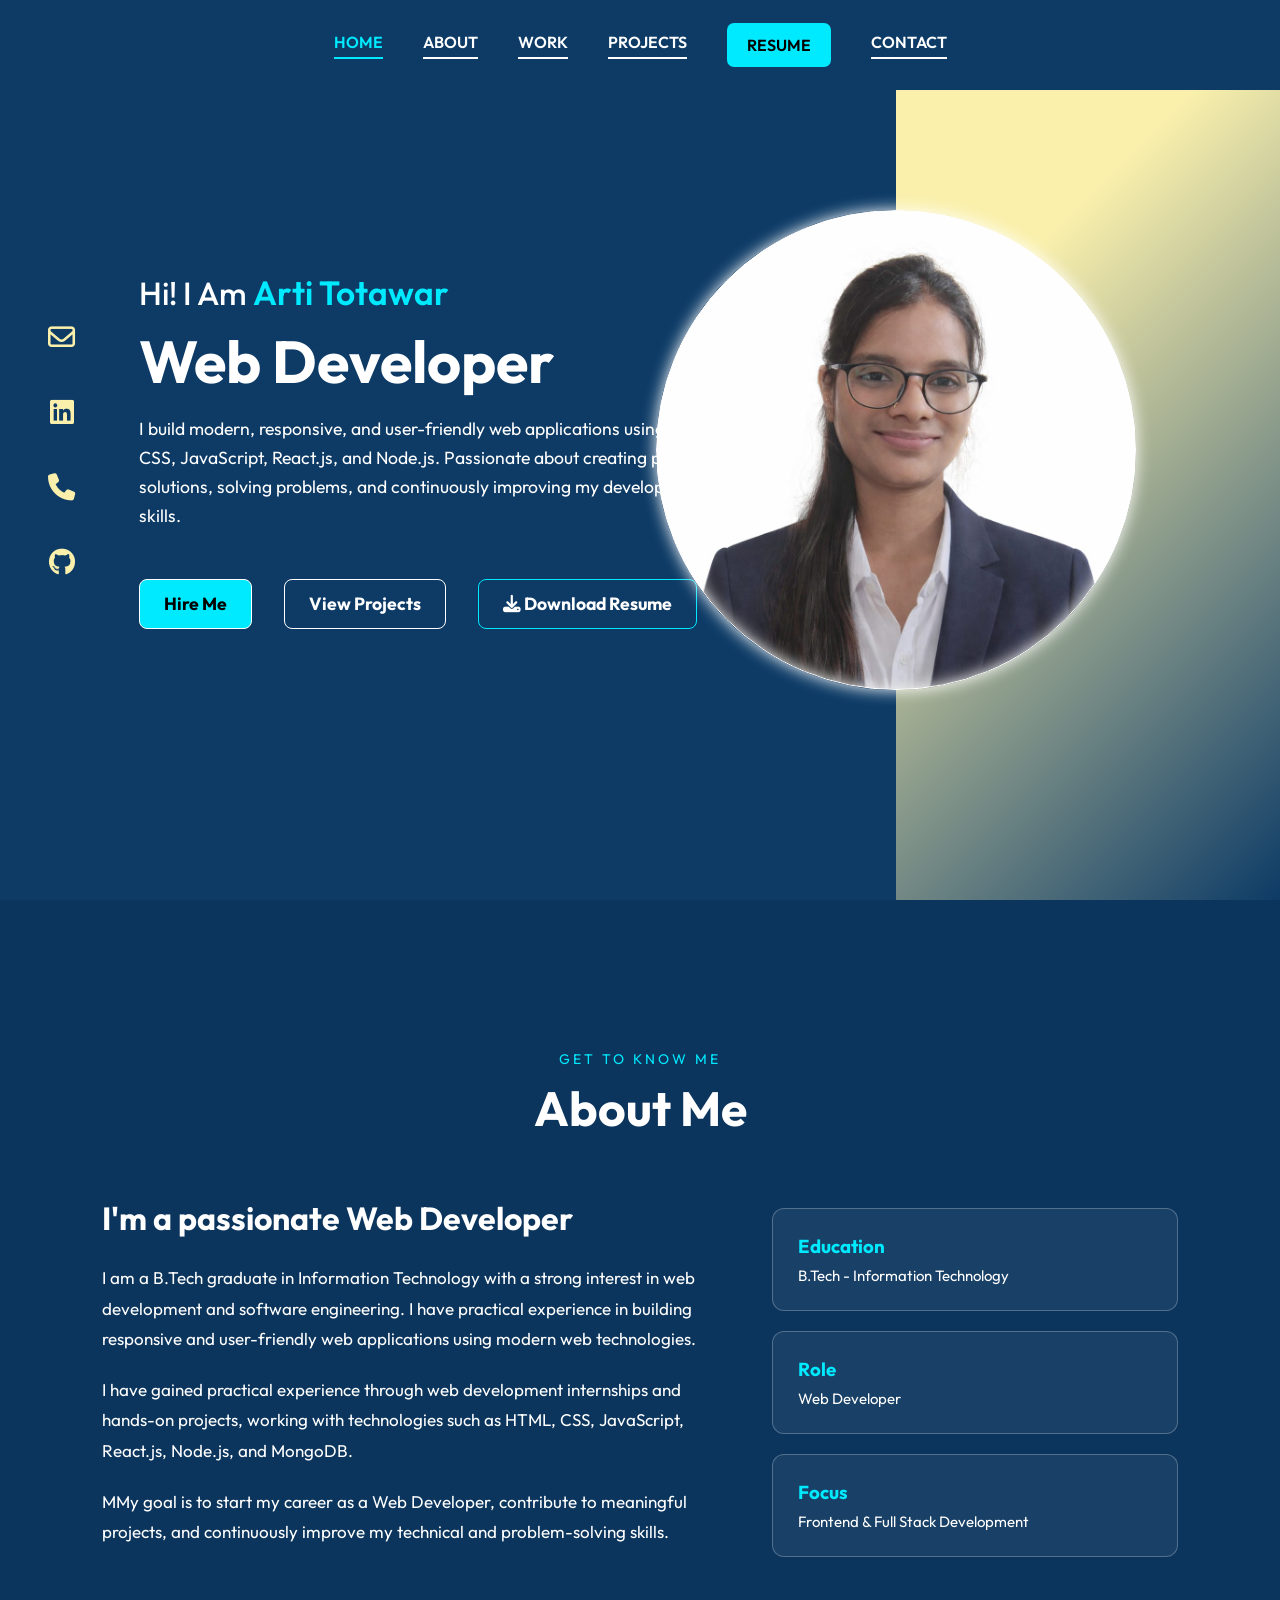
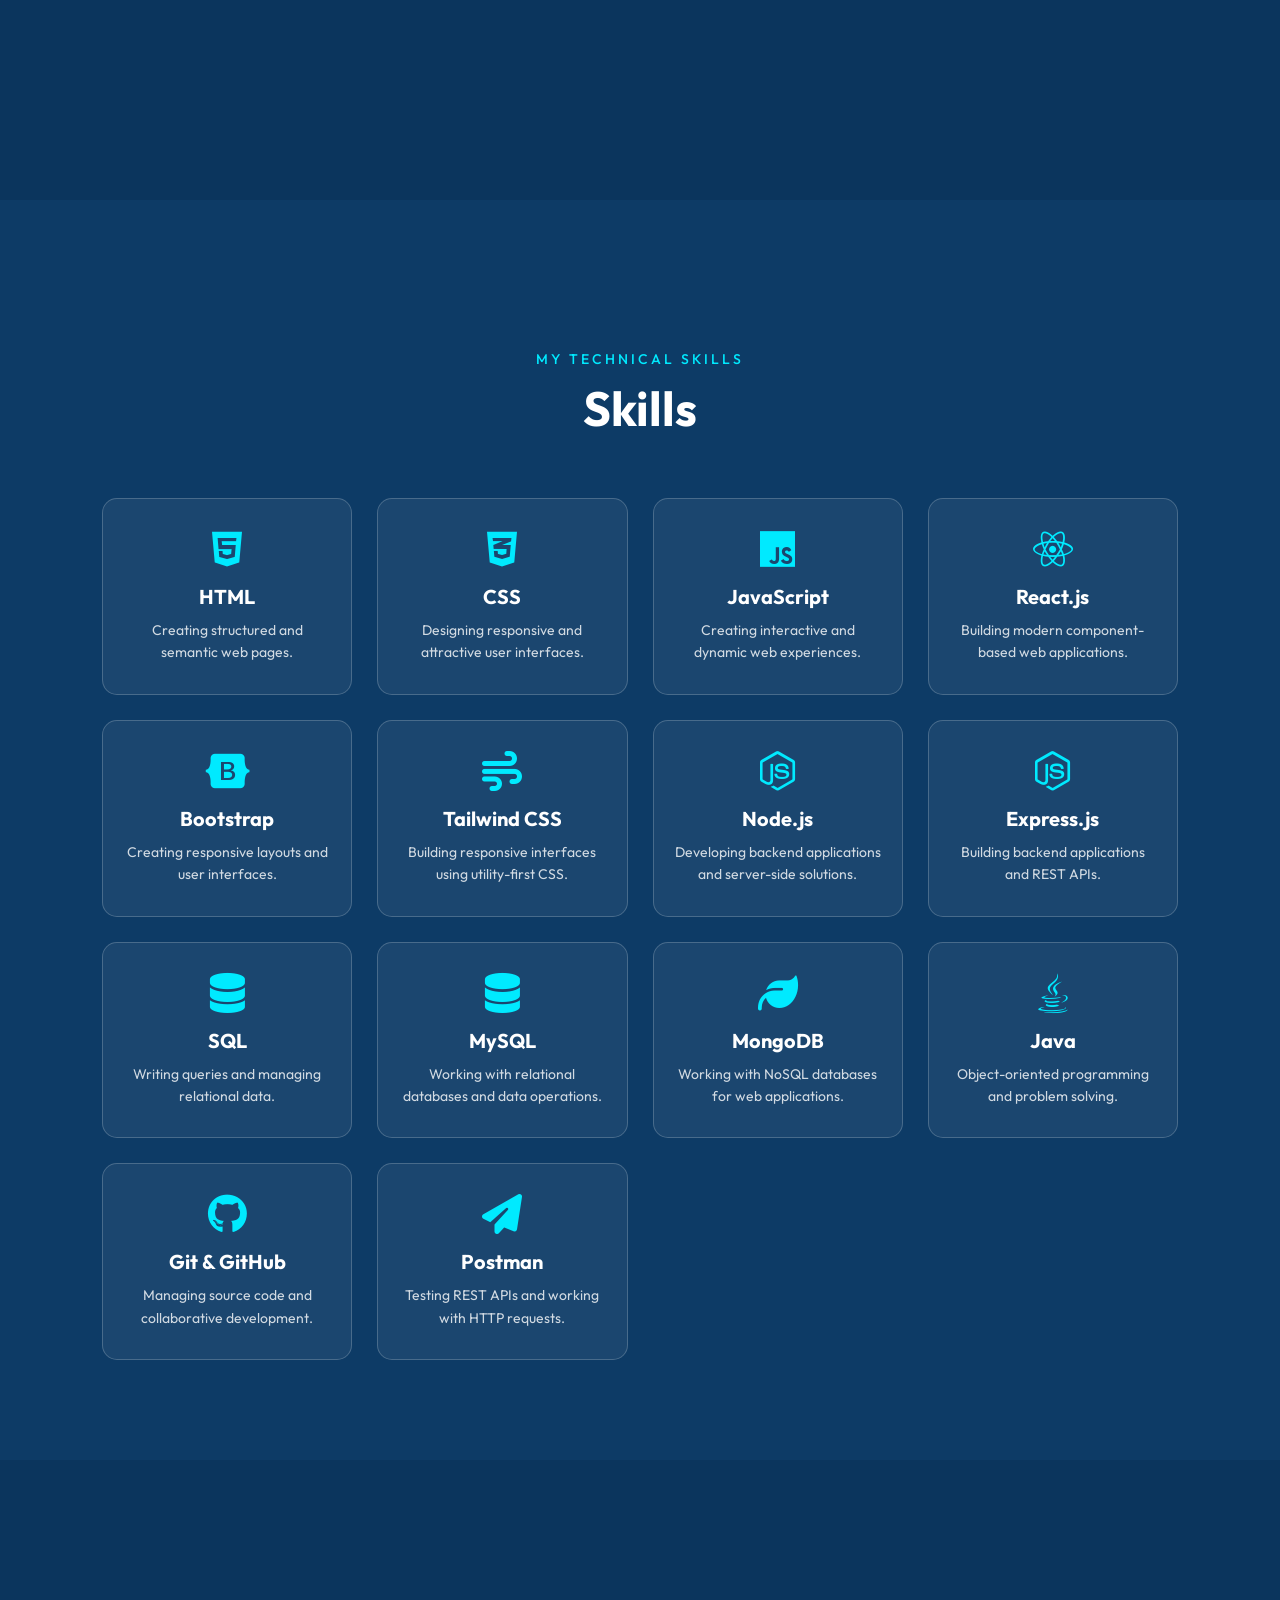
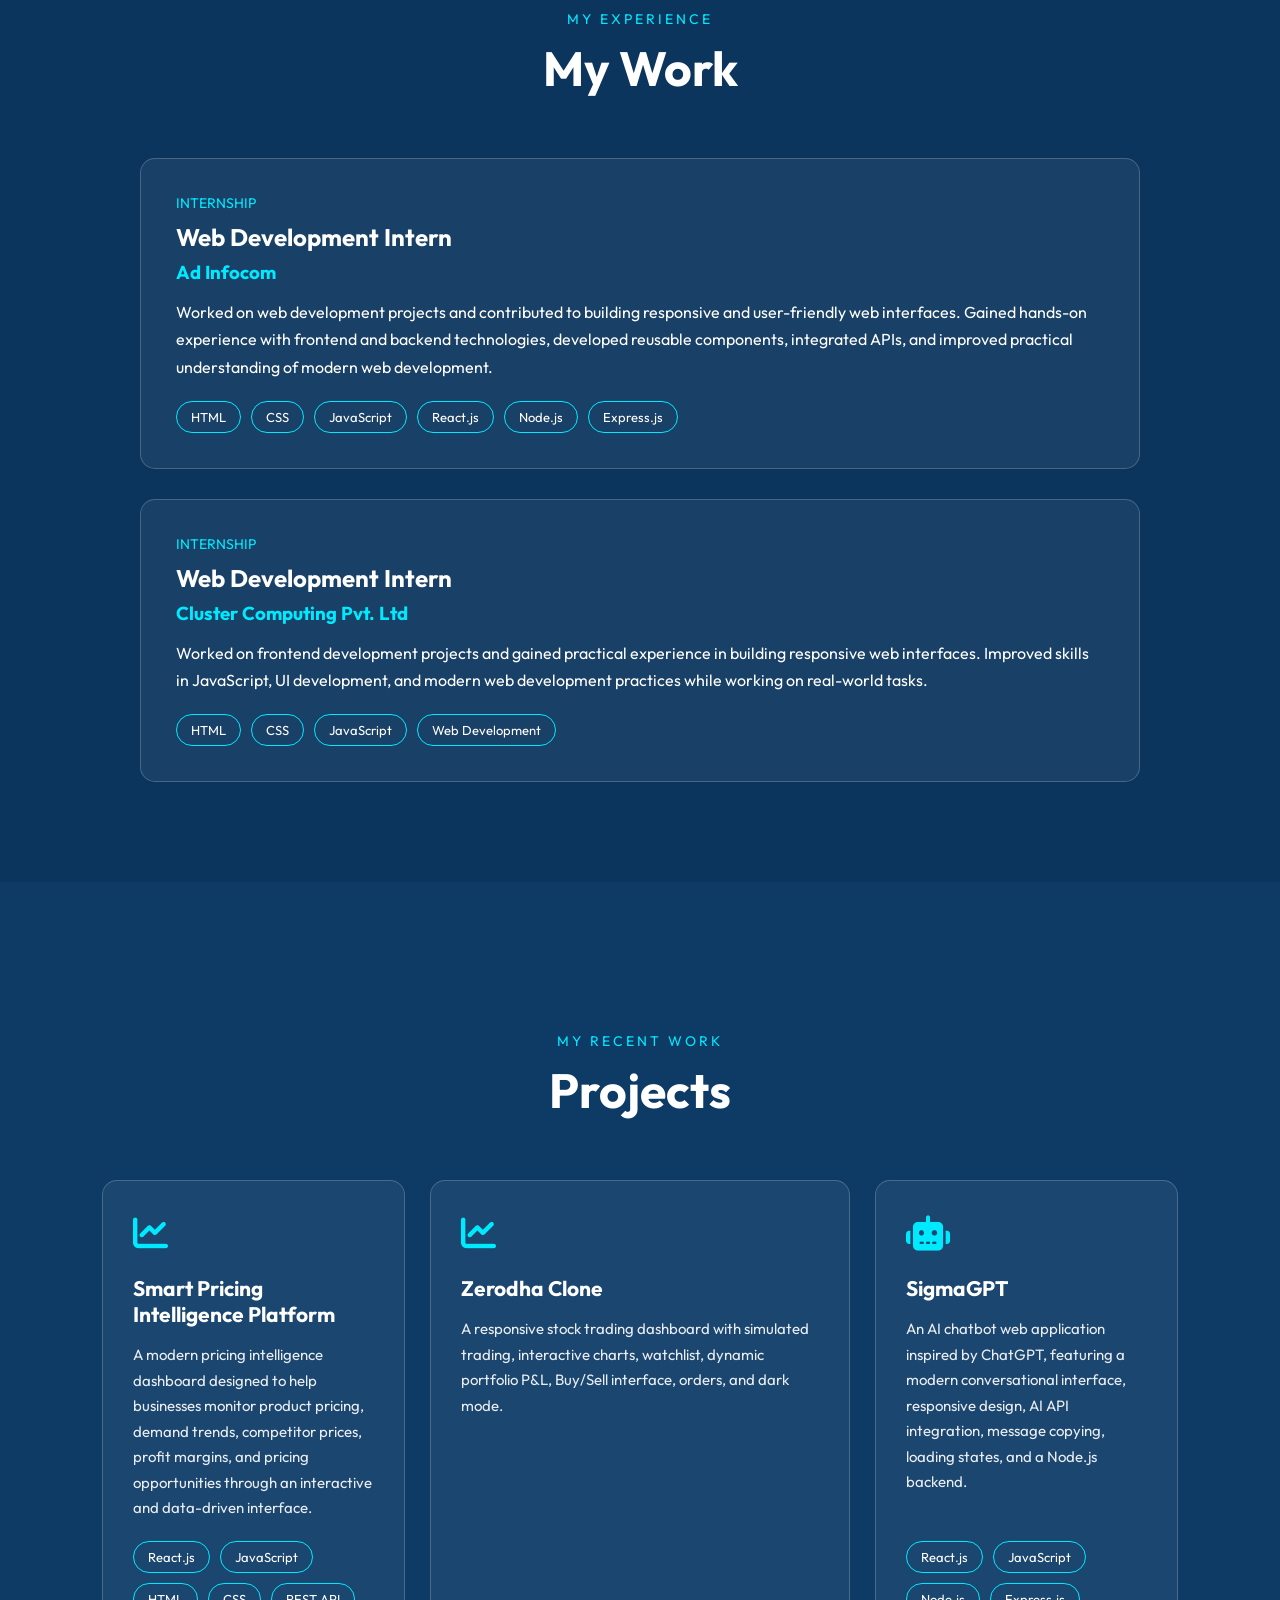
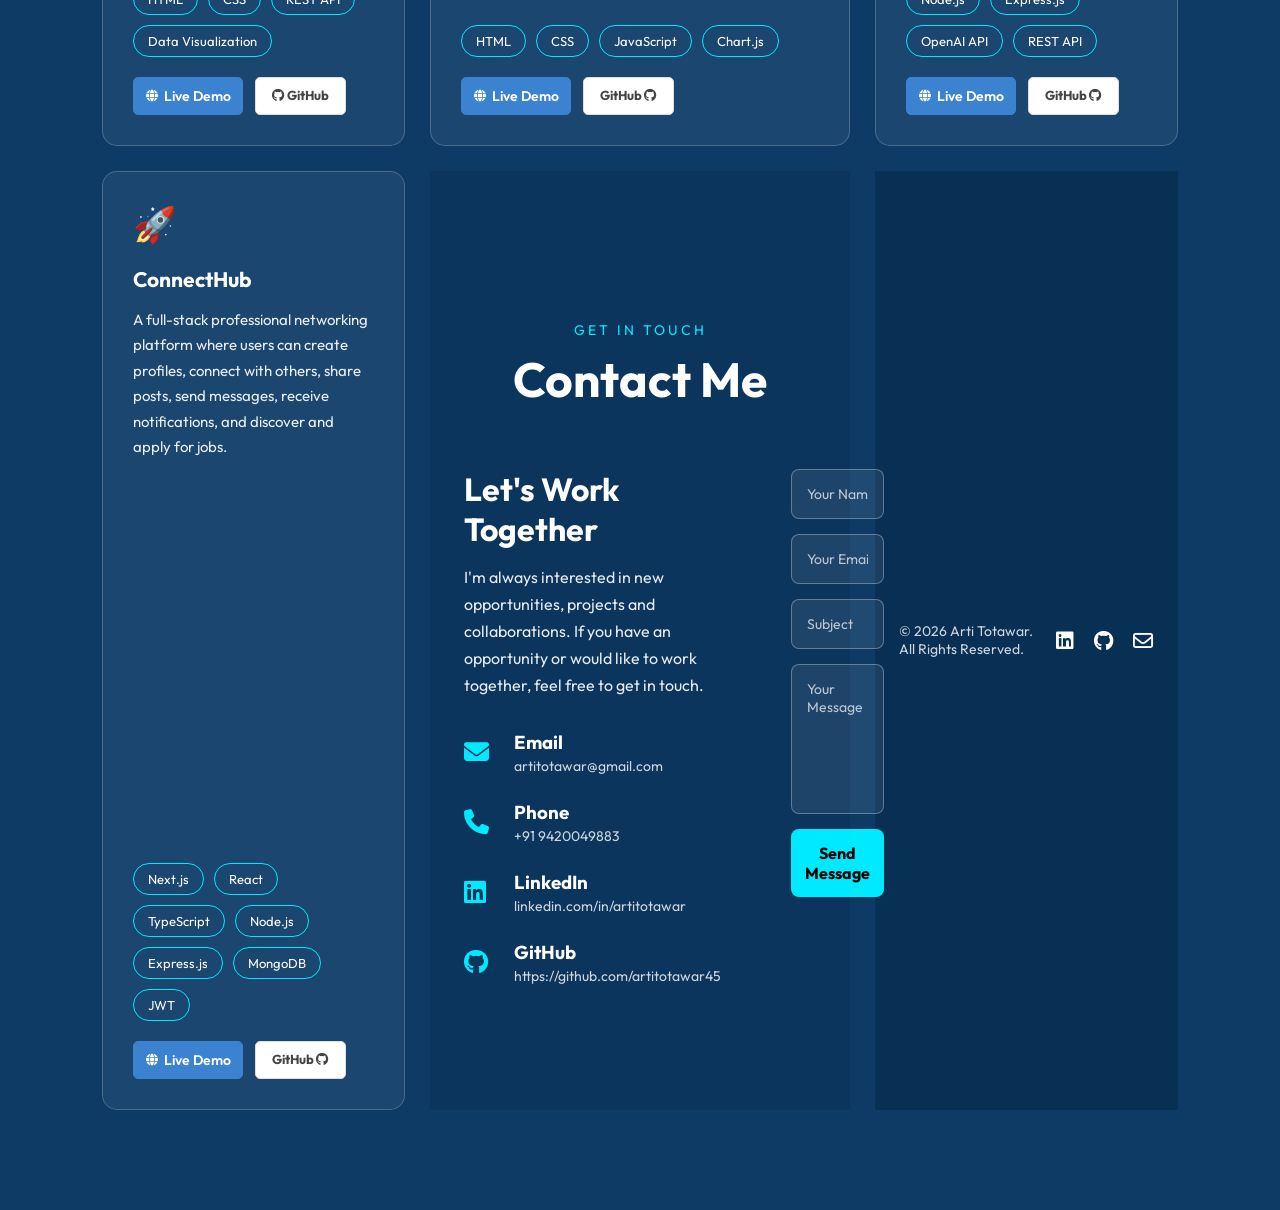
==== index.html @ 1a974c04 "Portfolio website" ====
<!DOCTYPE html>
<html lang="en">

<head>

    <meta charset="UTF-8">
    <meta name="viewport" content="width=device-width, initial-scale=1.0">

    <title>Arti Totawar | Web Developer</title>

    <!-- CSS -->
    <link rel="stylesheet" href="style.css">

    <!-- Font Awesome -->
    <link
        rel="stylesheet"
        href="https://cdnjs.cloudflare.com/ajax/libs/font-awesome/6.7.2/css/all.min.css"
    >

</head>


<body>


    <!-- =====================================================
         NAVIGATION BAR
    ====================================================== -->

    <nav class="navlist">

        <a href="#home">HOME</a>

        <a href="#about">ABOUT</a>

        <a href="#work">WORK</a>

        <a href="#projects">PROJECTS</a>

        <a href="resume.pdf" target="_blank" class="resume-btn">
            RESUME
        </a>

        <a href="#contact">CONTACT</a>

    </nav>



    <!-- =====================================================
         HOME SECTION
    ====================================================== -->

    <section class="portfolio-container" id="home">


        <!-- LEFT SIDE -->

        <div class="left-container">


            <!-- SOCIAL ICONS -->

            <div class="icons">

                <!-- EMAIL -->

                <a href="artitotawar@gmail.com">

                    <i class="fa-regular fa-envelope"></i>

                </a>


                <!-- LINKEDIN -->

                <a
                    href="https://www.linkedin.com/in/artitotawar"
                    target="_blank"
                >

                    <i class="fa-brands fa-linkedin"></i>

                </a>


                <!-- PHONE -->

                <a href="tel:+91 9420049883">

                    <i class="fa-solid fa-phone"></i>

                </a>


                <!-- GITHUB -->

                <a
                    href="https://github.com/artitotawar"
                    target="_blank"
                >

                    <i class="fa-brands fa-github"></i>

                </a>

            </div>



            <!-- HOME CONTENT -->

            <div class="content">

                <p class="intro">

                    Hi! I Am
                    <span>Arti Totawar</span>

                </p>


                <h1>
                    Web Developer
                </h1>


                <p class="detail">

                    I build modern, responsive, and user-friendly web applications using HTML, CSS, JavaScript, React.js, and Node.js. Passionate about creating practical solutions, solving problems, and continuously improving my development skills.

                </p>



                <!-- BUTTONS -->

                <div class="btn-container">

    <a href="#contact" class="btn hire-btn">
        Hire Me
    </a>

    <a href="#projects" class="btn project-btn">
        View Projects
    </a>

    <a href="resume.pdf" download class="btn resume-download-btn">
        <i class="fa-solid fa-download"></i>
        Download Resume
    </a>

</div>

            </div>

        </div>



        <!-- RIGHT SIDE -->

        <div class="right-container">

        </div>



        <!-- PROFILE IMAGE -->

        <div class="design">

            <div class="circle"></div>

            <div class="circle"></div>

        </div>


    </section>



    <!-- =====================================================
         ABOUT SECTION
    ====================================================== -->

    <section
        class="portfolio-section about-section"
        id="about"
    >


        <div class="section-title">

            <p>
                GET TO KNOW ME
            </p>

            <h1>
                About Me
            </h1>

        </div>



        <div class="about-content">


            <!-- ABOUT TEXT -->

            <div class="about-text">

                <h2>
                    I'm a passionate Web Developer
                </h2>


                <p>

                    I am a B.Tech graduate in Information Technology with a strong interest in web development and software engineering. I have practical experience in building responsive and user-friendly web applications using modern web technologies. 
                </p>


                <p>

                    I have gained practical experience through web development internships and hands-on projects, working with technologies such as HTML, CSS, JavaScript, React.js, Node.js, and MongoDB.
                </p>


                <p>

                    MMy goal is to start my career as a Web Developer, contribute to meaningful projects, and continuously improve my technical and problem-solving skills.

                </p>

            </div>



            <!-- ABOUT INFORMATION -->

            <div class="about-box">


                <div>

                    <h3>
                        Education
                    </h3>

                    <p>
                        B.Tech - Information Technology
                    </p>

                </div>


                <div>

                    <h3>
                        Role
                    </h3>

                    <p>
                        Web Developer
                    </p>

                </div>


                <div>

                    <h3>
                        Focus
                    </h3>

                    <p>
                        Frontend & Full Stack Development
                    </p>

                </div>


            </div>

        </div>


    </section>



    <!-- =========================
     SKILLS SECTION
========================= -->

<section id="skills" class="skills-section">

    <div class="section-heading">
        <span>MY TECHNICAL SKILLS</span>
        <h1>Skills</h1>
    </div>

    <div class="skills-grid">

        <!-- 1. HTML -->
        <div class="skill-card">
            <i class="fa-brands fa-html5"></i>
            <h3>HTML</h3>
            <p>Creating structured and semantic web pages.</p>
        </div>

        <!-- 2. CSS -->
        <div class="skill-card">
            <i class="fa-brands fa-css3-alt"></i>
            <h3>CSS</h3>
            <p>Designing responsive and attractive user interfaces.</p>
        </div>

        <!-- 3. JavaScript -->
        <div class="skill-card">
            <i class="fa-brands fa-js"></i>
            <h3>JavaScript</h3>
            <p>Creating interactive and dynamic web experiences.</p>
        </div>

        <!-- 4. React.js -->
        <div class="skill-card">
            <i class="fa-brands fa-react"></i>
            <h3>React.js</h3>
            <p>Building modern component-based web applications.</p>
        </div>

        <!-- 5. Bootstrap -->
        <div class="skill-card">
            <i class="fa-brands fa-bootstrap"></i>
            <h3>Bootstrap</h3>
            <p>Creating responsive layouts and user interfaces.</p>
        </div>

        <!-- 6. Tailwind CSS -->
        <div class="skill-card">
            <i class="fa-solid fa-wind"></i>
            <h3>Tailwind CSS</h3>
            <p>Building responsive interfaces using utility-first CSS.</p>
        </div>

        <!-- 7. Node.js -->
        <div class="skill-card">
            <i class="fa-brands fa-node-js"></i>
            <h3>Node.js</h3>
            <p>Developing backend applications and server-side solutions.</p>
        </div>

        <!-- 8. Express.js -->
        <div class="skill-card">
            <i class="fa-brands fa-node-js"></i>
            <h3>Express.js</h3>
            <p>Building backend applications and REST APIs.</p>
        </div>

        <!-- 9. SQL -->
        <div class="skill-card">
            <i class="fa-solid fa-database"></i>
            <h3>SQL</h3>
            <p>Writing queries and managing relational data.</p>
        </div>

        <!-- 10. MySQL -->
        <div class="skill-card">
            <i class="fa-solid fa-database"></i>
            <h3>MySQL</h3>
            <p>Working with relational databases and data operations.</p>
        </div>

        <!-- 11. MongoDB -->
        <div class="skill-card">
            <i class="fa-solid fa-leaf"></i>
            <h3>MongoDB</h3>
            <p>Working with NoSQL databases for web applications.</p>
        </div>

        <!-- 12. Java -->
        <div class="skill-card">
            <i class="fa-brands fa-java"></i>
            <h3>Java</h3>
            <p>Object-oriented programming and problem solving.</p>
        </div>

        <!-- 13. Git & GitHub -->
        <div class="skill-card">
            <i class="fa-brands fa-github"></i>
            <h3>Git & GitHub</h3>
            <p>Managing source code and collaborative development.</p>
        </div>

        <!-- 14. Postman -->
        <div class="skill-card">
            <i class="fa-solid fa-paper-plane"></i>
            <h3>Postman</h3>
            <p>Testing REST APIs and working with HTTP requests.</p>
        </div>

    </div>

</section>



    <!-- =====================================================
         WORK SECTION
    ====================================================== -->

    <section
        class="portfolio-section work-section"
        id="work"
    >


        <div class="section-title">

            <p>
                MY EXPERIENCE
            </p>

            <h1>
                My Work
            </h1>

        </div>



        <div class="work-container">


            <!-- WORK 1 -->

            <div class="work-card">


                <div class="work-date">
                    Internship
                </div>


                <h2>
                    Web Development Intern
                </h2>


                <h3>
                    Ad Infocom
                </h3>


                <p>

                    Worked on web development projects and contributed to building responsive and user-friendly web interfaces. Gained hands-on experience with frontend and backend technologies, developed reusable components, integrated APIs, and improved practical understanding of modern web development.

                </p>



                <div class="technology-list">

                    <span>HTML</span>

                    <span>CSS</span>

                    <span>JavaScript</span>

                    <span>React.js</span>

                    <span>Node.js</span>

                    <span>Express.js</span>

                </div>


            </div>



            <!-- WORK 2 -->

            <div class="work-card">


                <div class="work-date">
                    Internship
                </div>


                <h2>
                    Web Development Intern
                </h2>


                <h3>
                   Cluster Computing Pvt. Ltd
                </h3>


                <p>

                    Worked on frontend development projects and gained practical experience in building responsive web interfaces. Improved skills in JavaScript, UI development, and modern web development practices while working on real-world tasks.
                </p>



                <div class="technology-list">

                    <span>HTML</span>

                    <span>CSS</span>

                    <span>JavaScript</span>

                    <span>Web Development</span>

                </div>


            </div>


        </div>


    </section>



    <!-- =====================================================
         PROJECTS SECTION
    ====================================================== -->

    <section
        class="portfolio-section projects-section"
        id="projects"
    >


        <div class="section-title">

            <p>
                MY RECENT WORK
            </p>

            <h1>
                Projects
            </h1>

        </div>



        <div class="project-grid">


            <!-- PROJECT 1 -->

            <!-- =====================================================
     PROJECT 1
     SMART PRICING INTELLIGENCE PLATFORM
===================================================== -->

<div class="project-card">

    <div class="project-icon">
        <i class="fa-solid fa-chart-line"></i>
    </div>

    <h2>Smart Pricing Intelligence Platform</h2>

    <p>
        A modern pricing intelligence dashboard designed to help
        businesses monitor product pricing, demand trends,
        competitor prices, profit margins, and pricing opportunities
        through an interactive and data-driven interface.
    </p>

    <div class="technology-list">
        <span>React.js</span>
        <span>JavaScript</span>
        <span>HTML</span>
        <span>CSS</span>
        <span>REST API</span>
        <span>Data Visualization</span>
    </div>

    <div class="project-links">

        <a
    href="https://smart-pricing-delta.vercel.app/"
    target="_blank"
    rel="noopener noreferrer"
    class="live-demo-btn"
>
    <i class="fa-solid fa-globe"></i>
    Live Demo
</a>

        <a
            href="https://github.com/artitotawar45/SmartPricing"
            target="_blank"
            rel="noopener noreferrer"
            class="card-btn github-btn"
        >
            <i class="fa-brands fa-github"></i>
            GitHub
        </a>

    </div>

</div>



            <!-- PROJECT 2 -->
<!-- PROJECT 2 -->
<!-- ================= ZERODHA CLONE ================= -->

<!-- PROJECT 2 -->
<!-- ================= ZERODHA CLONE ================= -->

<div class="project-card">

    <div class="project-icon">

        <i class="fa-solid fa-chart-line"></i>

    </div>

    <h2>
        Zerodha Clone
    </h2>

    <p>
        A responsive stock trading dashboard with simulated
        trading, interactive charts, watchlist, dynamic
        portfolio P&amp;L, Buy/Sell interface, orders,
        and dark mode.
    </p>

    <div class="technology-list">

        <span>HTML</span>
        <span>CSS</span>
        <span>JavaScript</span>
        <span>Chart.js</span>

    </div>

    <div class="project-links">

        <a
            href="https://artitotawar45.github.io/zerodha/"
            target="_blank"
    rel="noopener noreferrer"
    class="live-demo-btn"
>
    <i class="fa-solid fa-globe"></i>
    Live Demo
</a>

        <a
            href="https://github.com/artitotawar45/zerodha"
            target="_blank"
            rel="noopener noreferrer"
            class="card-btn github-btn"
        >
            GitHub
            <i class="fa-brands fa-github"></i>
        </a>

    </div>

</div>

            <!-- PROJECT 3 -->


<!-- ================= SIGMAGPT ================= -->


<!-- PROJECT 3 -->
<!-- ================= SIGMAGPT ================= -->

<div class="project-card">

    <div class="project-icon">
        <i class="fa-solid fa-robot"></i>
    </div>

    <h2>
        SigmaGPT
    </h2>

    <p>
        An AI chatbot web application inspired by ChatGPT,
        featuring a modern conversational interface, responsive
        design, AI API integration, message copying, loading
        states, and a Node.js backend.
    </p>

    <div class="technology-list">
        <span>React.js</span>
        <span>JavaScript</span>
        <span>Node.js</span>
        <span>Express.js</span>
        <span>OpenAI API</span>
        <span>REST API</span>
    </div>

    <div class="project-links">

        <a
            href="https://sigmagpt-henna.vercel.app/"
            target="_blank"
    rel="noopener noreferrer"
    class="live-demo-btn"
>
    <i class="fa-solid fa-globe"></i>
    Live Demo
</a>

        <a
            href="https://github.com/artitotawar45/SigmaGPT"
            target="_blank"
            rel="noopener noreferrer"
            class="card-btn github-btn"
        >
            GitHub
            <i class="fa-brands fa-github"></i>
        </a>

    </div>

</div>

                
                   

            <!-- PROJECT 4 -->

            
    
                        <div class="project-card">

    <div class="project-icon">
        🚀
    </div>

    <h2>ConnectHub</h2>

    <p>
        A full-stack professional networking platform where users
        can create profiles, connect with others, share posts,
        send messages, receive notifications, and discover and
        apply for jobs.
    </p>

    <div class="technology-list">

        <span>Next.js</span>
        <span>React</span>
        <span>TypeScript</span>
        <span>Node.js</span>
        <span>Express.js</span>
        <span>MongoDB</span>
        <span>JWT</span>

    </div>

    <div class="project-links">

        <a
            href="https://connect-hub-professional-network-ey.vercel.app"
            target="_blank"
    rel="noopener noreferrer"
    class="live-demo-btn"
>
    <i class="fa-solid fa-globe"></i>
    Live Demo
</a>

        <a
            href="https://github.com/artitotawar45/ConnectHub-Professional-Network"
            target="_blank"
            rel="noopener noreferrer"
            class="card-btn github-btn"
        >
            GitHub
            <i class="fa-brands fa-github"></i>
        </a>

    </div>

</div>



            <!-- PROJECT 5 -->

            <!-- <div class="project-card">

                <div class="project-icon">

                    <i class="fa-solid fa-video"></i>

                </div>


                <h2>
                    Zoom Clone
                </h2>


                <p>

                    A video conferencing style interface
                    created to practice responsive frontend
                    development.

                </p> -->



                <!-- <div class="technology-list">

                    <span>HTML</span>
    <span>CSS</span>
    <span>JavaScript</span>
    <span>React.js</span>
    <span>Node.js</span>
    <span>Express.js</span>
    <span>MongoDB</span>
                </div>



                <div class="project-links">

                    <a
                        href="#"
                        class="card-btn"
                    >
                        Live Demo
                    </a> -->


                    <!-- <a
                        href="#"
                        class="card-btn github-btn"
                    >
                        GitHub
                    </a>

                </div>

            </div>


        </div>


    </section> -->



    <!-- =====================================================
         CONTACT SECTION
    ====================================================== -->

    <section
        class="portfolio-section contact-section"
        id="contact"
    >


        <div class="section-title">

            <p>
                GET IN TOUCH
            </p>

            <h1>
                Contact Me
            </h1>

        </div>



        <div class="contact-container">


            <!-- CONTACT INFORMATION -->

            <div class="contact-text">


                <h2>
                    Let's Work Together
                </h2>


                <p>

                    I'm always interested in new opportunities,
                    projects and collaborations. If you have an
                    opportunity or would like to work together,
                    feel free to get in touch.

                </p>



                <!-- EMAIL -->

                <div class="contact-item">

                    <i class="fa-solid fa-envelope"></i>

                    <div>

                        <h3>
                            Email
                        </h3>

                        <p>
                            artitotawar@gmail.com
                        </p>

                    </div>

                </div>



                <!-- PHONE -->

                <div class="contact-item">

                    <i class="fa-solid fa-phone"></i>

                    <div>

                        <h3>
                            Phone
                        </h3>

                        <p>
                            +91 9420049883
                        </p>

                    </div>

                </div>



                <!-- LINKEDIN -->

                <div class="contact-item">

                    <i class="fa-brands fa-linkedin"></i>

                    <div>

                        <h3>
                            LinkedIn
                        </h3>

                        <p>
                            linkedin.com/in/artitotawar
                        </p>

                    </div>

                </div>



                <!-- GITHUB -->

                <div class="contact-item">

                    <i class="fa-brands fa-github"></i>

                    <div>

                        <h3>
                            GitHub
                        </h3>

                        <p>
                           https://github.com/artitotawar45
                        </p>

                    </div>

                </div>


            </div>



            <!-- CONTACT FORM -->

            <form class="contact-form">


                <input
                    type="text"
                    placeholder="Your Name"
                    required
                >


                <input
                    type="email"
                    placeholder="Your Email"
                    required
                >


                <input
                    type="text"
                    placeholder="Subject"
                >


                <textarea
                    placeholder="Your Message"
                    required
                ></textarea>


                <button type="submit">
                    Send Message
                </button>


            </form>


        </div>


    </section>



    <!-- =====================================================
         FOOTER
    ====================================================== -->

    <footer class="footer">

        <p>
            © 2026 Arti Totawar. All Rights Reserved.
        </p>


        <div class="footer-icons">


            <a
                href="https://www.linkedin.com/"
                target="_blank"
            >

                <i class="fa-brands fa-linkedin"></i>

            </a>


            <a
                href="https://github.com/"
                target="_blank"
            >

                <i class="fa-brands fa-github"></i>

            </a>


            <a href="artitotawar@gmail.com">

                <i class="fa-regular fa-envelope"></i>

            </a>


        </div>

    </footer>

<script src="script.js"></script>
</body>

</html>
---- style.css ----
@import url('https://fonts.googleapis.com/css2?family=Outfit:wght@300;400;500;600;700;800&display=swap');

* {
    margin: 0;
    padding: 0;
    box-sizing: border-box;
    font-family: "Outfit", sans-serif;
}

html {
    scroll-behavior: smooth;
    scroll-padding-top: 90px;
}

body {
    font-family: "Outfit", sans-serif;
    font-style: normal;
}

a {
    text-decoration: none;
}


/* =====================================================
   NAVIGATION BAR
===================================================== */

.navlist {
    display: flex;
    gap: 2.5rem;

    height: 15vh;
    width: 100%;

    justify-content: center;
    align-items: center;

   position: fixed;
top: 0;
left:0;

    z-index: 1000;

    background: #0d3b66;
}

.navlist a {
    text-decoration: none;
    text-transform: uppercase;
    font-size: 1rem;
    font-weight: 600;
    font-style: normal;

    color: #ffffff;

    position: relative;

    padding-bottom: 7px;

    transition: 0.3s;
}


/* Navigation underline */

.navlist a::after {
    content: "";

    position: absolute;

    width: 100%;
    height: 2px;

    left: 0;
    bottom: 0;

    background: #ffffff;

    transition: 0.3s;
}

.navlist a:hover {
    color: #00eaff;
}

.navlist a:hover::after {
    background: #00eaff;
}


/* =====================================================
   RESUME BUTTON
===================================================== */

.navlist .resume-btn {
    background: #00eaff;

    color: #000000;

    padding: 10px 18px;

    border-radius: 7px;

    border: 2px solid #00eaff;

    transition: 0.3s;
}

.navlist .resume-btn::after {
    display: none;
}

.navlist .resume-btn:hover {
    background: transparent;
    color: #00eaff;
}


/* =====================================================
   HOME SECTION
===================================================== */

.portfolio-container {
    width: 100%;
    min-height: 100vh;

    display: flex;

    position: relative;

    overflow: hidden;

    background: #0D3B66;
}


/* =====================================================
   HOME LEFT SIDE
===================================================== */

.left-container {
    width: 70%;
    height: 100vh;
    min-height: 700px;

    background: #0D3B66;

    display: flex;
    align-items: center;

    padding-left: 3rem;

    flex-shrink: 0;

    position: relative;

    z-index: 3;
}


/* =====================================================
   HOME RIGHT SIDE
===================================================== */

.right-container {
    width: 30%;
    height: 100vh;
    min-height: 700px;

    background: linear-gradient(
        -45deg,
        #0D3B66,
        #faf0ac 70%
    );

    flex-shrink: 0;
}


/* =====================================================
   SOCIAL ICONS
===================================================== */

.icons {
    display: flex;

    flex-direction: column;

    justify-content: center;
    align-items: center;

    gap: 3rem;

    position: relative;

    z-index: 10;
}

.icons a {
    text-decoration: none;
}

.icons i {
    font-size: 1.7rem;

    color: #faf0ac;

    cursor: pointer;

    transition: 0.3s;
}

.icons i:hover {
    color: #00eaff;

    transform: scale(1.2);
}


/* =====================================================
   HOME CONTENT
===================================================== */

.content {
    margin-left: 4rem;

    position: relative;

    z-index: 10;
}

.content .intro {
    font-size: 2rem;
    font-weight: 500;
    font-style: normal;
    color: #ffffff;
    margin-bottom: 10px;
}

.content .intro span {
    color: #00eaff;
    font-size: 2.1rem;
    font-weight: 600;
}

.content h1 {
    font-size: 3.7rem;
    font-weight: 700;
    color: #ffffff;
    margin-bottom: 15px;
}

.content .detail {
    font-size: 1.1rem;
    font-weight: 400;
    font-style: normal;
    color: #ffffff;
    max-width: 38rem;
    margin: 1.1rem 0 3rem 0;
    line-height: 1.8rem;
}

/* =====================================================
   HOME BUTTONS
===================================================== */

.btn-container {
    display: flex;

    gap: 2rem;
}

.btn {
    display: inline-block;

    font-size: 1.1rem;

    padding: 0.8rem 1.5rem;

    border-radius: 0.5rem;

    border: 0.1rem solid #ffffff;

    font-weight: bold;

    transition: 0.4s;

    cursor: pointer;
}


/* Hire Me */

.hire-btn {
    background: #00eaff;

    color: #000000;
}

.hire-btn:hover {
    background: transparent;

    color: #ffffff;
}


/* View Projects */

.project-btn {
    background: transparent;

    color: #ffffff;
}

.project-btn:hover {
    background: #00eaff;

    color: #000000;
}


/* =====================================================
   PROFILE DESIGN
===================================================== */

.design {
    position: absolute;

    inset: 0;

    width: 100%;
    height: 100%;

    pointer-events: none;

    z-index: 5;
}

.design .circle {
    aspect-ratio: 1;

    position: absolute;

    border-radius: 50%;

    top: 50%;
    left: 70%;

    transform: translate(-50%, -50%);
}


/* Outer circle */

.circle:nth-child(1) {
    width: 38rem;

    background: transparent;
}


/* Profile photo */

.circle:nth-child(2) {
    width: 30rem;

    background-image: url("PROFESSIONAL_PHOTO.jpeg");

    background-size: cover;

    background-position: center;

    background-repeat: no-repeat;

    border: 0.1rem solid #ffffff;

    box-shadow:
        0 0 1rem #ffffff,
        inset 0 0 1rem #ffffff;
}


/* =====================================================
   GENERAL PORTFOLIO SECTIONS
===================================================== */

.portfolio-section {
    width: 100%;

    min-height: 100vh;

    padding: 120px 8% 100px;

    background: #0D3B66;

    color: #ffffff;

    position: relative;

    scroll-margin-top: 90px;
}


/* Alternating section background */

.about-section {
    background: #0b355d;
}

.skills-section {
    background: #0D3B66;
}

.work-section {
    background: #0b355d;
}

.projects-section {
    background: #0D3B66;
}

.contact-section {
    background: #0b355d;
}


/* =====================================================
   SECTION TITLE
===================================================== */

.section-title {
    text-align: center;

    margin-bottom: 60px;
}

.section-title p {
    color: #00eaff;

    font-size: 14px;

    letter-spacing: 3px;

    margin-bottom: 10px;
}

.section-title h1 {
    font-size: 3rem;

    color: #ffffff;
}


/* =====================================================
   ABOUT SECTION
===================================================== */

.about-content {
    max-width: 1100px;

    margin: auto;

    display: grid;

    grid-template-columns: 1.5fr 1fr;

    gap: 60px;

    align-items: center;
}


/* About text */

.about-text h2 {
    font-size: 2rem;

    margin-bottom: 25px;
}

.about-text p {
    font-size: 17px;

    line-height: 1.8;

    margin-bottom: 20px;

    color: #ffffff;
}


/* About information cards */

.about-box {
    display: flex;

    flex-direction: column;

    gap: 20px;
}

.about-box div {
    padding: 25px;

    border: 1px solid rgba(255,255,255,0.25);

    border-radius: 12px;

    background: rgba(255,255,255,0.06);

    transition: 0.3s;
}

.about-box div:hover {
    transform: translateX(8px);

    border-color: #00eaff;
}

.about-box h3 {
    color: #00eaff;

    margin-bottom: 8px;
}

.about-box p {
    font-size: 15px;
}


/* =====================================================
   SKILLS SECTION
===================================================== */

.skills-section {
    width: 100%;
    min-height: 100vh;
    padding: 150px 8% 100px;
    background: #0D3B66;
    color: #ffffff;
}

/* Skills Heading */

.section-heading {
    text-align: center;
    margin-bottom: 60px;
}

.section-heading span {
    display: block;
    color: #00eaff;
    font-size: 14px;
    letter-spacing: 3px;
    margin-bottom: 10px;
    font-weight: 500;
}

.section-heading h1 {
    font-size: 3rem;
    color: #ffffff;
    margin: 0;
}

/* Skills Grid */

.skills-grid {
    max-width: 1100px;
    margin: 0 auto;

    display: grid;
    grid-template-columns: repeat(4, 1fr);
    gap: 25px;
}

/* Skill Card */

.skill-card {
    padding: 30px 20px;
    text-align: center;

    background: rgba(255,255,255,0.06);
    border: 1px solid rgba(255,255,255,0.2);
    border-radius: 15px;

    transition: 0.3s;
}

.skill-card:hover {
    transform: translateY(-8px);
    border-color: #00eaff;
    background: rgba(0,234,255,0.08);
}

/* Skill Icon */

.skill-card i {
    font-size: 40px;
    color: #00eaff;
    margin-bottom: 15px;
}

/* Skill Name */

.skill-card h3 {
    font-size: 20px;
    color: #ffffff;
    margin-bottom: 10px;
}

/* Skill Description */

.skill-card p {
    font-size: 14px;
    line-height: 1.6;
    color: rgba(255,255,255,0.8);
}

.skill-card {
    padding: 30px 20px;

    text-align: center;

    background: rgba(255,255,255,0.06);

    border: 1px solid rgba(255,255,255,0.2);

    border-radius: 15px;

    transition: 0.3s;
}

.skill-card:hover {
    transform: translateY(-8px);

    border-color: #00eaff;

    background: rgba(0,234,255,0.08);
}

.skill-card i {
    font-size: 40px;

    color: #00eaff;

    margin-bottom: 15px;
}

.skill-card h2 {
    font-size: 20px;

    margin-bottom: 10px;
}

.skill-card p {
    font-size: 14px;

    line-height: 1.6;

    color: rgba(255,255,255,0.8);
}


/* =====================================================
   WORK SECTION
===================================================== */

.work-container {
    max-width: 1000px;

    margin: auto;

    display: flex;

    flex-direction: column;

    gap: 30px;
}

.work-card {
    padding: 35px;

    border-radius: 15px;

    background: rgba(255,255,255,0.06);

    border: 1px solid rgba(255,255,255,0.2);

    transition: 0.3s;
}

.work-card:hover {
    transform: translateY(-5px);

    border-color: #00eaff;
}

.work-date {
    color: #00eaff;

    font-size: 14px;

    margin-bottom: 10px;

    text-transform: uppercase;
}

.work-card h2 {
    font-size: 24px;

    margin-bottom: 8px;
}

.work-card h3 {
    color: #00eaff;

    margin-bottom: 15px;
}

.work-card p {
    line-height: 1.7;

    font-size: 16px;
}


/* =====================================================
   TECHNOLOGY TAGS
===================================================== */

.technology-list {
    display: flex;

    flex-wrap: wrap;

    gap: 10px;

    margin-top: 20px;
}

.technology-list span {
    padding: 7px 14px;

    border-radius: 20px;

    border: 1px solid #00eaff;

    color: #ffffff;

    font-size: 13px;
}


/* =====================================================
   PROJECTS SECTION
===================================================== */

.project-grid {
    max-width: 1100px;

    margin: auto;

    display: grid;

    grid-template-columns: repeat(3, 1fr);

    gap: 25px;
}

.project-card {
    padding: 30px;

    background: rgba(255,255,255,0.06);

    border: 1px solid rgba(255,255,255,0.2);

    border-radius: 15px;

    transition: 0.3s;

    display: flex;

    flex-direction: column;
}

.project-card:hover {
    transform: translateY(-10px);

    border-color: #00eaff;
}

.project-icon {
    font-size: 35px;

    color: #00eaff;

    margin-bottom: 20px;
}

.project-card h2 {
    font-size: 21px;

    margin-bottom: 15px;
}

.project-card p {
    font-size: 15px;

    line-height: 1.7;

    color: rgba(255,255,255,0.9);
}

.project-card .technology-list {
    margin-top: auto;

    padding-top: 20px;
}

/* =========================
   PROJECT LINKS
========================= */

.project-links {
    display: flex;
    gap: 12px;
    margin-top: 20px;
}

.project-links a {
    text-decoration: none;
    padding: 9px 16px;
    border-radius: 5px;
    font-size: 13px;
    transition: 0.3s;
}

.project-links a:first-child {
    background: #387ed1;
    color: white;
}

.project-links a:first-child:hover {
    background: #245b9d;
}

.project-links a:last-child {
    border: 1px solid #ddd;
    color: #444;
    background: white;
}

.project-links a:last-child:hover {
    background: #f5f5f5;
}

.project-tech {
    display: flex;
    flex-wrap: wrap;
    gap: 7px;
    margin-top: 15px;
}

.project-tech span {
    background: #f1f3f5;
    color: #555;
    padding: 5px 9px;
    border-radius: 4px;
    font-size: 11px;
}

.card-btn {
    display: inline-block;

    padding: 9px 15px;

    background: #00eaff;

    color: #000000;

    text-decoration: none;

    border-radius: 6px;

    font-size: 13px;

    font-weight: bold;

    transition: 0.3s;
}

.card-btn:hover {
    background: #ffffff;

    transform: translateY(-2px);
}

.github-btn {
    background: transparent;

    color: #ffffff;

    border: 1px solid #ffffff;
}

.github-btn:hover {
    background: #00eaff;

    color: #000000;

    border-color: #00eaff;
}


/* =====================================================
   CONTACT SECTION
===================================================== */

.contact-container {
    max-width: 1000px;

    margin: auto;

    display: grid;

    grid-template-columns: 1fr 1fr;

    gap: 70px;
}


/* Contact text */

.contact-text h2 {
    font-size: 2rem;

    margin-bottom: 15px;
}

.contact-text > p {
    line-height: 1.7;

    margin-bottom: 30px;

    color: rgba(255,255,255,0.9);
}


/* Contact information */

.contact-item {
    display: flex;

    align-items: center;

    gap: 20px;

    margin: 25px 0;
}

.contact-item i {
    font-size: 25px;

    color: #00eaff;

    width: 30px;
}

.contact-item h3 {
    margin-bottom: 3px;
}

.contact-item p {
    font-size: 14px;

    color: rgba(255,255,255,0.8);
}


/* =====================================================
   CONTACT FORM
===================================================== */

.contact-form {
    display: flex;

    flex-direction: column;

    width: 100%;
}

.contact-form input,
.contact-form textarea {
    width: 100%;

    padding: 15px;

    margin-bottom: 15px;

    border: 1px solid rgba(255,255,255,0.3);

    border-radius: 8px;

    background: rgba(255,255,255,0.08);

    color: #ffffff;

    outline: none;

    font-size: 14px;
}

.contact-form input:focus,
.contact-form textarea:focus {
    border-color: #00eaff;
}

.contact-form input::placeholder,
.contact-form textarea::placeholder {
    color: rgba(255,255,255,0.7);
}

.contact-form textarea {
    height: 150px;

    resize: none;
}

.contact-form button {
    padding: 14px;

    background: #00eaff;

    color: #000000;

    border: none;

    border-radius: 8px;

    font-size: 16px;

    font-weight: bold;

    cursor: pointer;

    transition: 0.3s;
}

.contact-form button:hover {
    background: #ffffff;

    transform: translateY(-2px);
}



/* =====================================================
   FOOTER
===================================================== */

.footer {
    min-height: 100px;

    padding: 30px 8%;

    background: #082f54;

    color: #ffffff;

    display: flex;

    justify-content: space-between;

    align-items: center;

    gap: 20px;
}

.footer p {
    font-size: 14px;

    color: rgba(255,255,255,0.8);
}

.footer-icons {
    display: flex;

    gap: 20px;
}

.footer-icons a {
    color: #ffffff;

    font-size: 20px;

    transition: 0.3s;
}

.footer-icons a:hover {
    color: #00eaff;

    transform: translateY(-3px);
}


/* =====================================================
   TABLET
===================================================== */

@media (max-width: 1100px) {

    .navlist {
        gap: 2rem;
    }

    .content h1 {
        font-size: 3.3rem;
    }

    .circle:nth-child(1) {
        width: 33rem;
    }

    .circle:nth-child(2) {
        width: 26rem;
    }

    .skills-grid {
        grid-template-columns: repeat(2, 1fr);
    }

    .project-grid {
        grid-template-columns: repeat(2, 1fr);
    }
}


/* =====================================================
   TABLET / SMALL LAPTOP
===================================================== */

@media (max-width: 900px) {

    .navlist {
        gap: 1.5rem;
    }

    .navlist a {
        font-size: 0.85rem;
    }


    /* Home */

    .left-container {
        width: 100%;
    }

    .right-container {
        width: 0;
    }

    .design .circle {
        left: 75%;
    }

    .content {
        margin-left: 2rem;
    }

    .content h1 {
        font-size: 3rem;
    }


    /* About */

    .about-content {
        grid-template-columns: 1fr;

        gap: 40px;
    }


    /* Projects */

    .project-grid {
        grid-template-columns: 1fr 1fr;
    }


    /* Contact */

    .contact-container {
        grid-template-columns: 1fr;

        gap: 50px;
    }
}


/* =====================================================
   MOBILE
===================================================== */

@media (max-width: 600px) {

    html {
        scroll-padding-top: 120px;
    }


    /* Navigation */

    .navlist {
        height: auto;

        min-height: 80px;

        padding: 15px 10px;

        gap: 12px;

        flex-wrap: wrap;

        background: rgba(13,59,102,0.95);
    }

    .navlist a {
        font-size: 0.7rem;
    }

    .navlist .resume-btn {
        padding: 7px 10px;
    }


    /* Home */

    .portfolio-container {
        min-height: 100vh;

        flex-direction: column;
    }

    .left-container {
        width: 100%;

        height: 100vh;

        min-height: 700px;

        padding: 0 20px;
    }

    .right-container {
        display: none;
    }

    .content {
        margin-left: 15px;
    }

    .content .intro {
        font-size: 1rem;
    }

    .content h1 {
        font-size: 2.3rem;
    }

    .content .detail {
        font-size: 0.9rem;

        line-height: 1.5rem;

        max-width: 90%;

        margin-bottom: 2rem;
    }


    /* Social icons */

    .icons {
        gap: 1.5rem;
    }

    .icons i {
        font-size: 1.3rem;
    }


    /* Buttons */

    .btn-container {
        gap: 1rem;
    }

    .btn {
        font-size: 0.9rem;

        padding: 0.7rem 1rem;
    }


    /* Profile */

    .design .circle {
        top: 75%;

        left: 72%;
    }

    .circle:nth-child(1) {
        width: 20rem;
    }

    .circle:nth-child(2) {
        width: 16rem;
    }


    /* Sections */

    .portfolio-section {
        min-height: auto;

        padding: 100px 6%;
    }


    /* Section title */

    .section-title {
        margin-bottom: 40px;
    }

    .section-title p {
        font-size: 11px;
    }

    .section-title h1 {
        font-size: 2.2rem;
    }


    /* Skills */

    .skills-grid {
        grid-template-columns: 1fr;
    }


    /* Projects */

    .project-grid {
        grid-template-columns: 1fr;
    }

    .project-card {
        padding: 25px;
    }


    /* Contact */

    .contact-container {
        grid-template-columns: 1fr;
    }

    .contact-text h2 {
        font-size: 1.6rem;
    }


    /* Footer */

    .footer {
        flex-direction: column;

        text-align: center;

        padding: 25px;
    }
}
/* =====================================================
   FIX NAVBAR OVERLAPPING SECTIONS
===================================================== */

/* Keep navbar fixed */
.navlist {
    position: fixed !important;
    top: 0;
    left: 0;
    width: 100%;
    height: 90px;

    z-index: 9999;

    display: flex;
    justify-content: center;
    align-items: center;

    background: #0D3B66;
}


/* Give every section enough space below navbar */
.portfolio-section {
    padding-top: 150px !important;
    min-height: 100vh;
}


/* Make anchor scrolling stop below navbar */
#about,
#skills,
#work,
#projects,
#contact {
    scroll-margin-top: 90px;
}


/* Projects specifically */
#projects {
    padding-top: 150px !important;
}


/* Work specifically */
#work {
    padding-top: 150px !important;
}


/* About specifically */
#about {
    padding-top: 150px !important;
}


/* Skills specifically */
#skills {
    padding-top: 150px !important;
}


/* Contact specifically */
#contact {
    padding-top: 150px !important;
}
/* =====================================================
   JAVASCRIPT ANIMATIONS
===================================================== */

.hidden {
    opacity: 0;
    transform: translateY(40px);
    transition: 0.8s ease;
}

.show {
    opacity: 1;
    transform: translateY(0);
}


/* Active navigation */

.navlist a.active {
    color: #00eaff;
}

.navlist a.active::after {
    background: #00eaff;
}


/* Back to top */

.back-to-top {
    position: fixed;

    right: 30px;
    bottom: 30px;

    width: 45px;
    height: 45px;

    border: none;
    border-radius: 50%;

    background: #00eaff;
    color: #000;

    font-size: 18px;

    cursor: pointer;

    opacity: 0;
    visibility: hidden;

    transition: 0.3s;

    z-index: 9999;
}

.back-to-top.visible {
    opacity: 1;
    visibility: visible;
}

.back-to-top:hover {
    transform: translateY(-5px);
    background: #ffffff;
}
.resume-download-btn {
    background: transparent;
    color: #ffffff;
    border: 1px solid #00eaff;
}

.resume-download-btn:hover {
    background: #00eaff;
    color: #000000;
}
/* =====================================================
   FINAL MOBILE HOME FIX
===================================================== */

@media (max-width: 600px) {

    html,
    body {
        width: 100%;
        max-width: 100%;
        overflow-x: hidden;
    }

    /* NAVBAR */

    .navlist {
        width: 100%;
        height: auto;
        min-height: 65px;

        padding: 12px 10px;

        display: flex;
        justify-content: center;
        align-items: center;

        gap: 12px;

        flex-wrap: wrap;

        box-sizing: border-box;
    }

    .navlist a {
        font-size: 12px;
        white-space: nowrap;
    }

    /* HOME CONTAINER */

    .portfolio-container {
        width: 100%;
        min-height: auto;

        display: flex;
        flex-direction: column;

        overflow: hidden;
    }

    /* LEFT CONTENT */

    .left-container {
        width: 100%;
        min-height: auto;

        padding: 80px 25px 40px;

        box-sizing: border-box;
    }

    .content {
        width: 100%;
        margin: 0;
        padding: 0;

        box-sizing: border-box;
    }

    .content .intro {
        font-size: 1.1rem;
    }

    .content .intro span {
        font-size: 1.2rem;
    }

    .content h1 {
        font-size: 2.4rem;
        line-height: 1.15;

        word-wrap: break-word;
    }

    .content .detail {
        width: 100%;
        max-width: 100%;

        font-size: 0.95rem;
        line-height: 1.6;

        margin: 20px 0 30px;
    }

    /* BUTTONS */

    .btn-container {
        display: flex;
        flex-wrap: wrap;

        gap: 12px;

        width: 100%;
    }

    .btn-container button,
    .btn-container a {
        margin: 0 !important;
        max-width: 100%;
    }

    /* SOCIAL ICONS */

    .icons {
        position: static;

        display: flex;
        flex-direction: row;

        gap: 18px;

        margin: 20px 0;
    }

    /* PROFILE IMAGE */

    .right-container {
        width: 100%;
        min-height: 380px;

        display: flex;

        justify-content: center;
        align-items: center;

        position: relative;

        overflow: hidden;
    }

    .design {
        position: relative;

        width: 100%;
        height: 350px;

        display: flex;
        justify-content: center;
        align-items: center;
    }

    .design .circle {
        position: absolute;

        top: 50%;
        left: 50%;

        transform: translate(-50%, -50%);
    }

    .design .circle:nth-child(1) {
        width: 300px;
        height: 300px;
    }

    .design .circle:nth-child(2) {
        width: 250px;
        height: 250px;

        display: block;
    }

}

/* =====================================================
   RESPONSIVE ONLY
   Desktop design remains untouched
===================================================== */

/* TABLET */
@media (max-width: 1000px) {

    html,
    body {
        overflow-x: hidden;
    }

    .portfolio-container {
        min-height: 100vh;
        overflow: hidden;
    }

    /* Keep background */
    .right-container {
        display: none;
    }

    /* Stack the content */
    .left-container {
        width: 100%;
        height: auto;

        padding: 100px 30px 20px;

        display: flex;
        flex-direction: column;
        align-items: center;

        text-align: center;
    }

    .content {
        width: 100%;
        max-width: 700px;

        margin: 0 auto;

        text-align: center;
    }

    .content h1 {
        font-size: clamp(2.3rem, 7vw, 4rem);
        line-height: 1.1;

        white-space: normal;
    }

    .content .detail {
        max-width: 650px;
        margin: 15px auto 25px;

        line-height: 1.6;
    }

    /* Social icons */
    .icons {
        position: static !important;

        display: flex !important;
        flex-direction: row !important;

        justify-content: center !important;
        align-items: center !important;

        gap: 25px;

        margin: 10px 0 25px !important;
    }

    /* Buttons */
    .btn-container {
        display: flex;
        justify-content: center;
        align-items: center;

        flex-wrap: wrap;
        gap: 12px;
    }

    /* Photo */
    .design {
        position: relative !important;

        top: auto !important;
        left: auto !important;
        right: auto !important;

        transform: none !important;

        width: 330px !important;
        height: 330px !important;

        margin: 25px auto 40px;

        display: flex;
        justify-content: center;
        align-items: center;

        order: 2;
    }

    .design .circle:nth-child(1) {
        position: absolute !important;

        top: 50% !important;
        left: 50% !important;

        transform: translate(-50%, -50%) !important;

        width: 100% !important;
        height: 100% !important;
    }

    .design .circle:nth-child(2) {
        position: absolute !important;

        top: 50% !important;
        left: 50% !important;

        transform: translate(-50%, -50%) !important;

        width: 76% !important;
        height: 76% !important;
    }
}


/* PHONE */
@media (max-width: 600px) {

    .navlist {
        height: auto !important;

        padding: 10px 8px !important;

        display: flex !important;
        justify-content: center !important;
        align-items: center !important;

        flex-wrap: wrap;

        gap: 8px;
    }

    .navlist a {
        font-size: 10px !important;
    }

    .navlist .resume-btn {
        padding: 7px 10px !important;
    }

    .left-container {
        padding: 45px 18px 10px !important;
    }

    .content .intro {
        font-size: 1.1rem !important;
    }

    .content h1 {
        font-size: 2rem !important;
    }

    .content .detail {
        max-width: 380px !important;

        font-size: 0.88rem !important;

        line-height: 1.6 !important;
    }

    .icons {
        gap: 20px !important;

        margin: 15px 0 20px !important;
    }

    .btn-container {
        gap: 8px !important;
    }

    .btn {
        font-size: 0.78rem !important;

        padding: 9px 11px !important;
    }

    .design {
        width: 270px !important;
        height: 270px !important;

        margin-top: 20px !important;
    }
}


/* VERY SMALL PHONE */
@media (max-width: 400px) {

    .navlist a {
        font-size: 9px !important;
    }

    .content h1 {
        font-size: 1.8rem !important;
    }

    .content .detail {
        font-size: 0.82rem !important;
    }

    .btn-container {
        flex-direction: column !important;
    }

    .btn {
        width: 190px !important;
        text-align: center;
    }

    .design {
        width: 230px !important;
        height: 230px !important;
    }
}
/* =====================================================
   SAME LIVE DEMO BUTTON FOR ALL PROJECTS
===================================================== */

.project-links .live-demo-btn {
    display: inline-flex !important;

    align-items: center !important;
    justify-content: center !important;

    gap: 6px !important;

    width: 110px !important;
    height: 38px !important;

    padding: 0 !important;

    box-sizing: border-box !important;

    background: #3b82d0 !important;

    color: #ffffff !important;

    border: 1px solid #3b82d0 !important;

    border-radius: 5px !important;

    text-decoration: none !important;

    font-size: 14px !important;
    font-weight: 600 !important;

    transition: all 0.25s ease !important;
}

.project-links .live-demo-btn i {
    font-size: 12px !important;
}

.project-links .live-demo-btn:hover {
    background: #00d9ff !important;

    border-color: #00d9ff !important;

    color: #071b2e !important;

    transform: translateY(-2px);
}
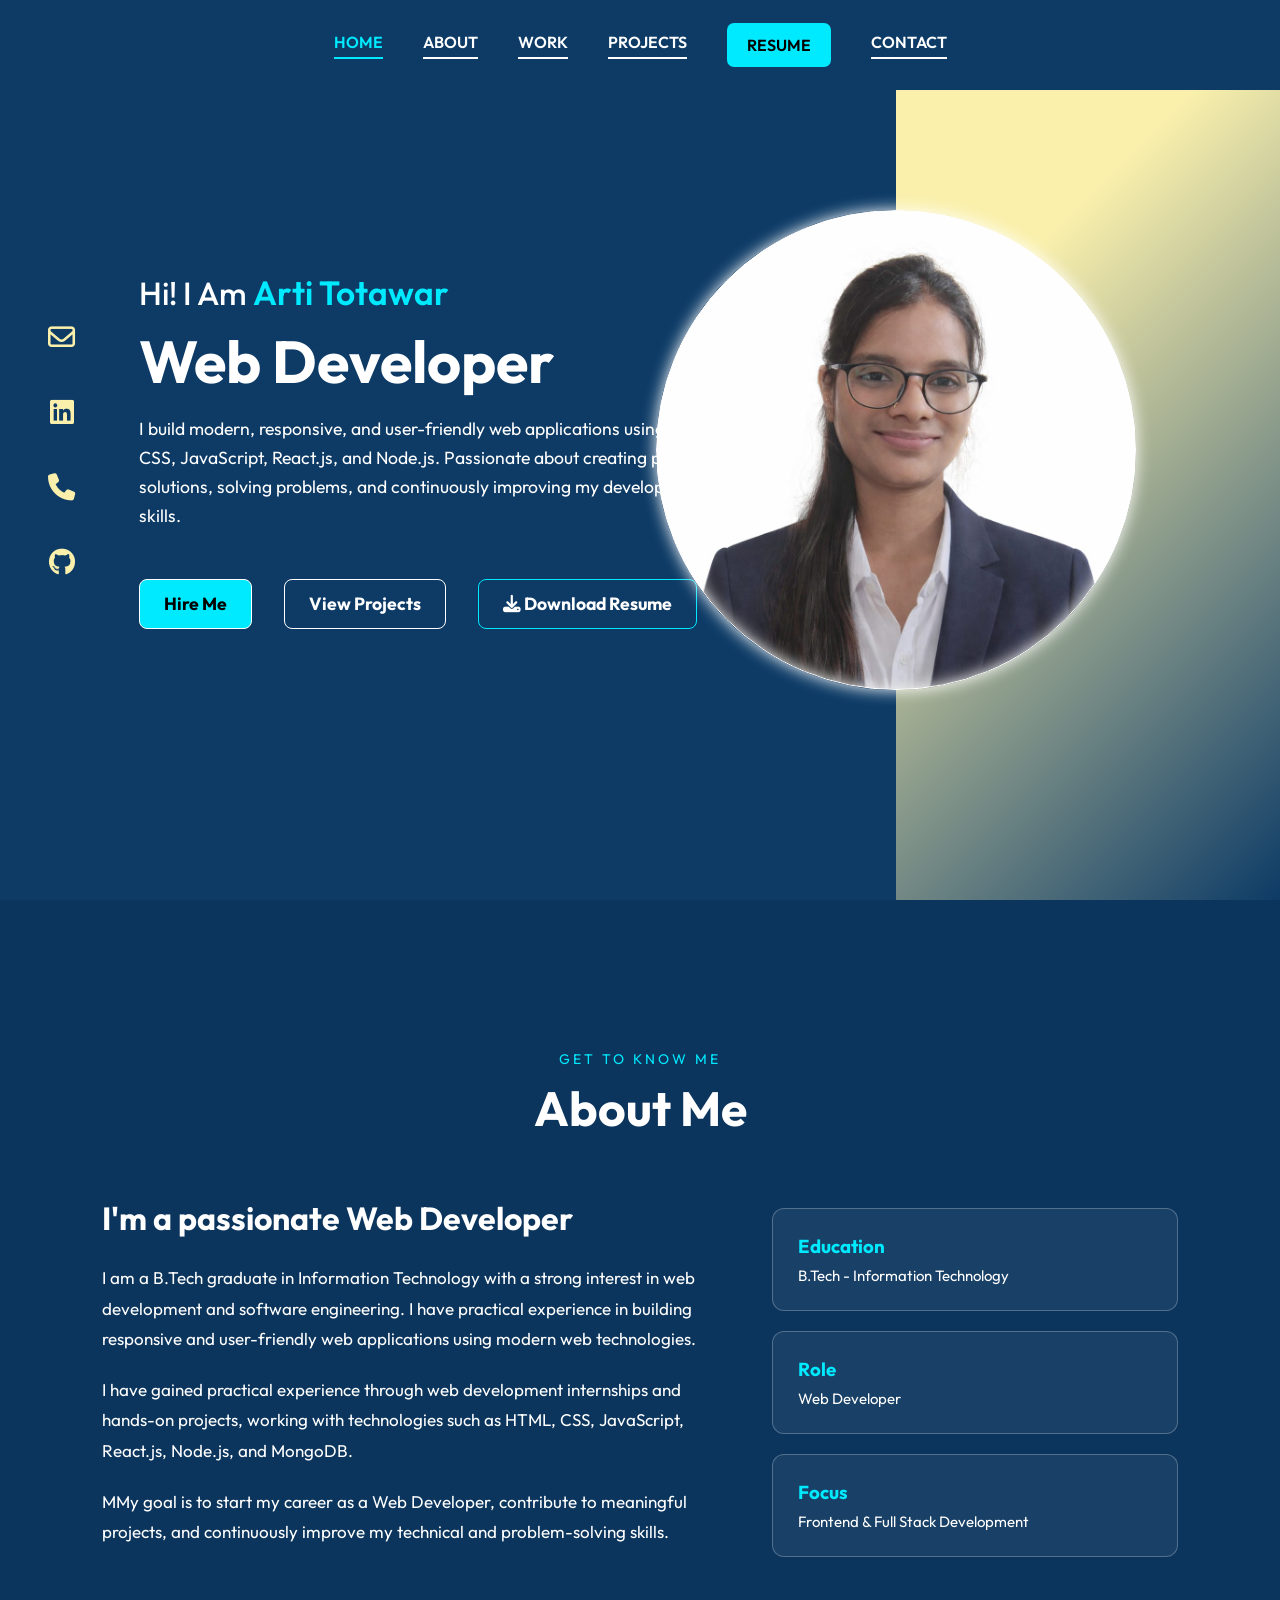
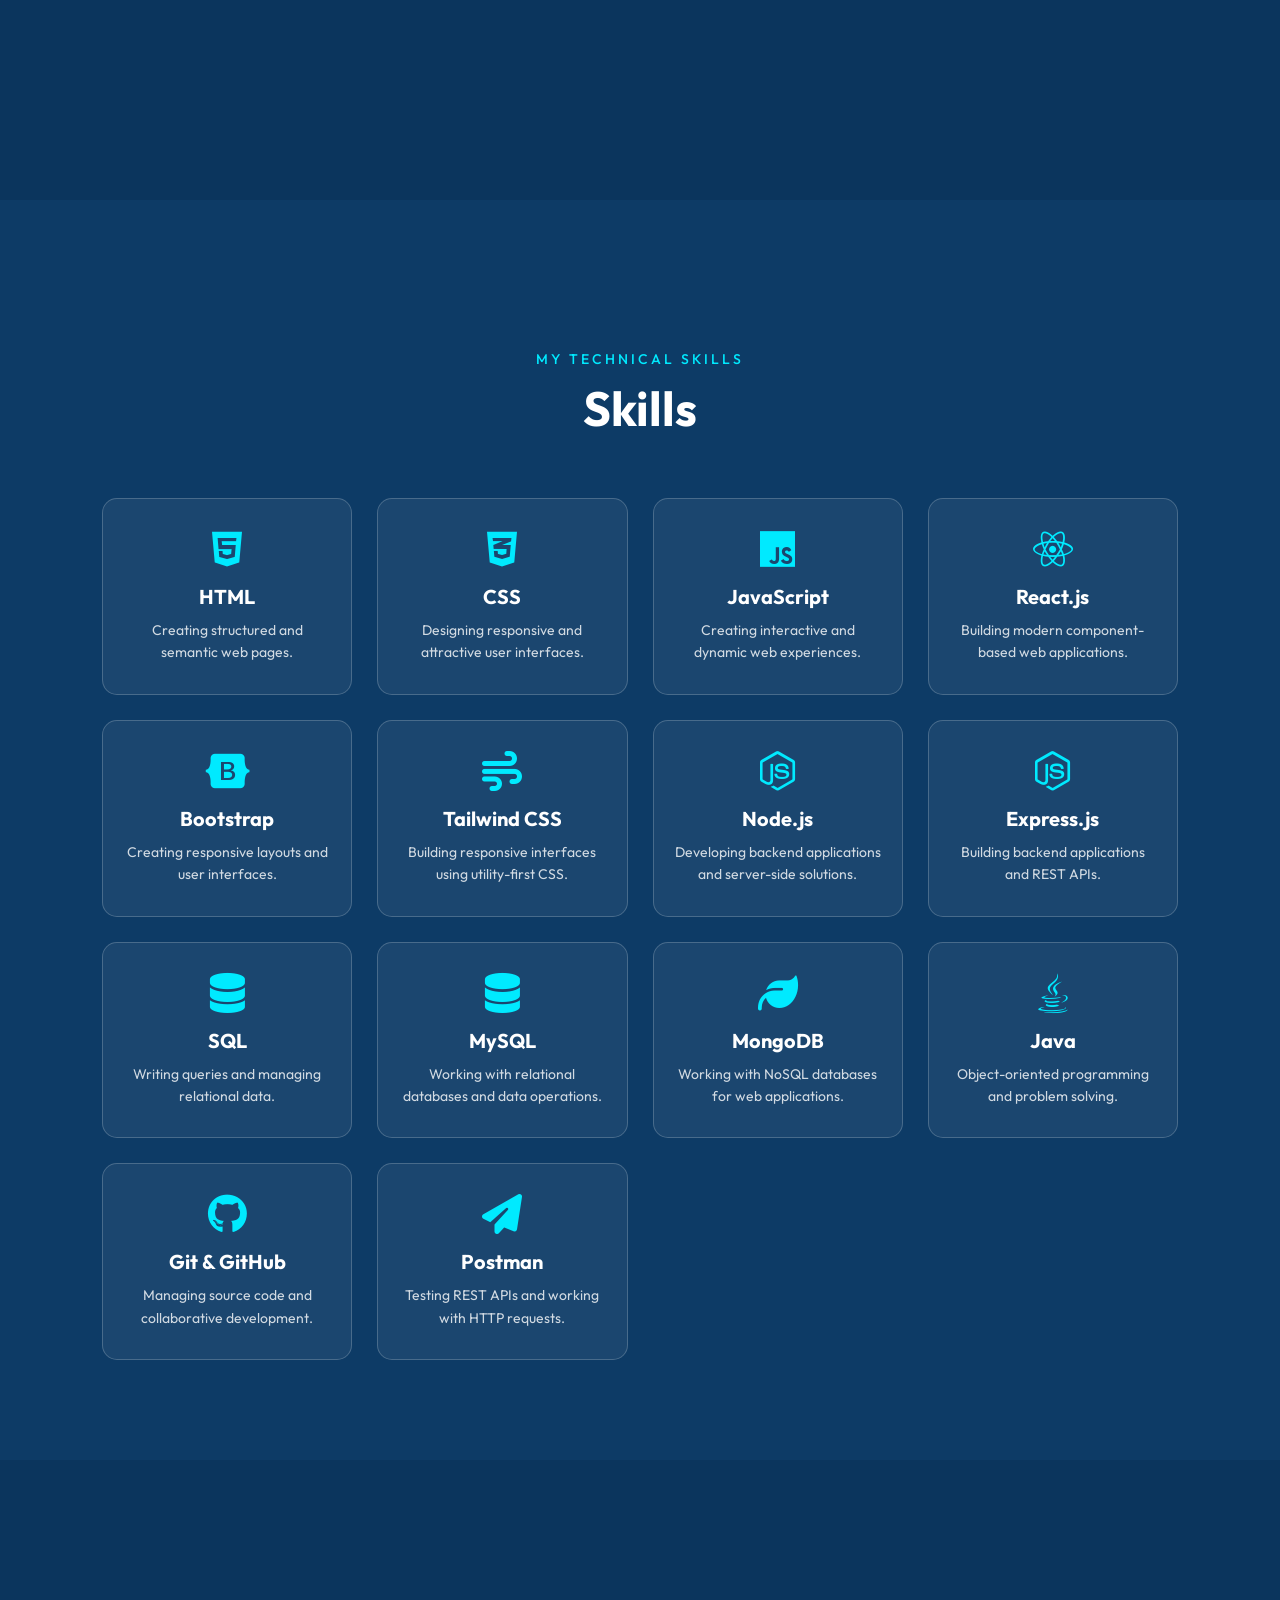
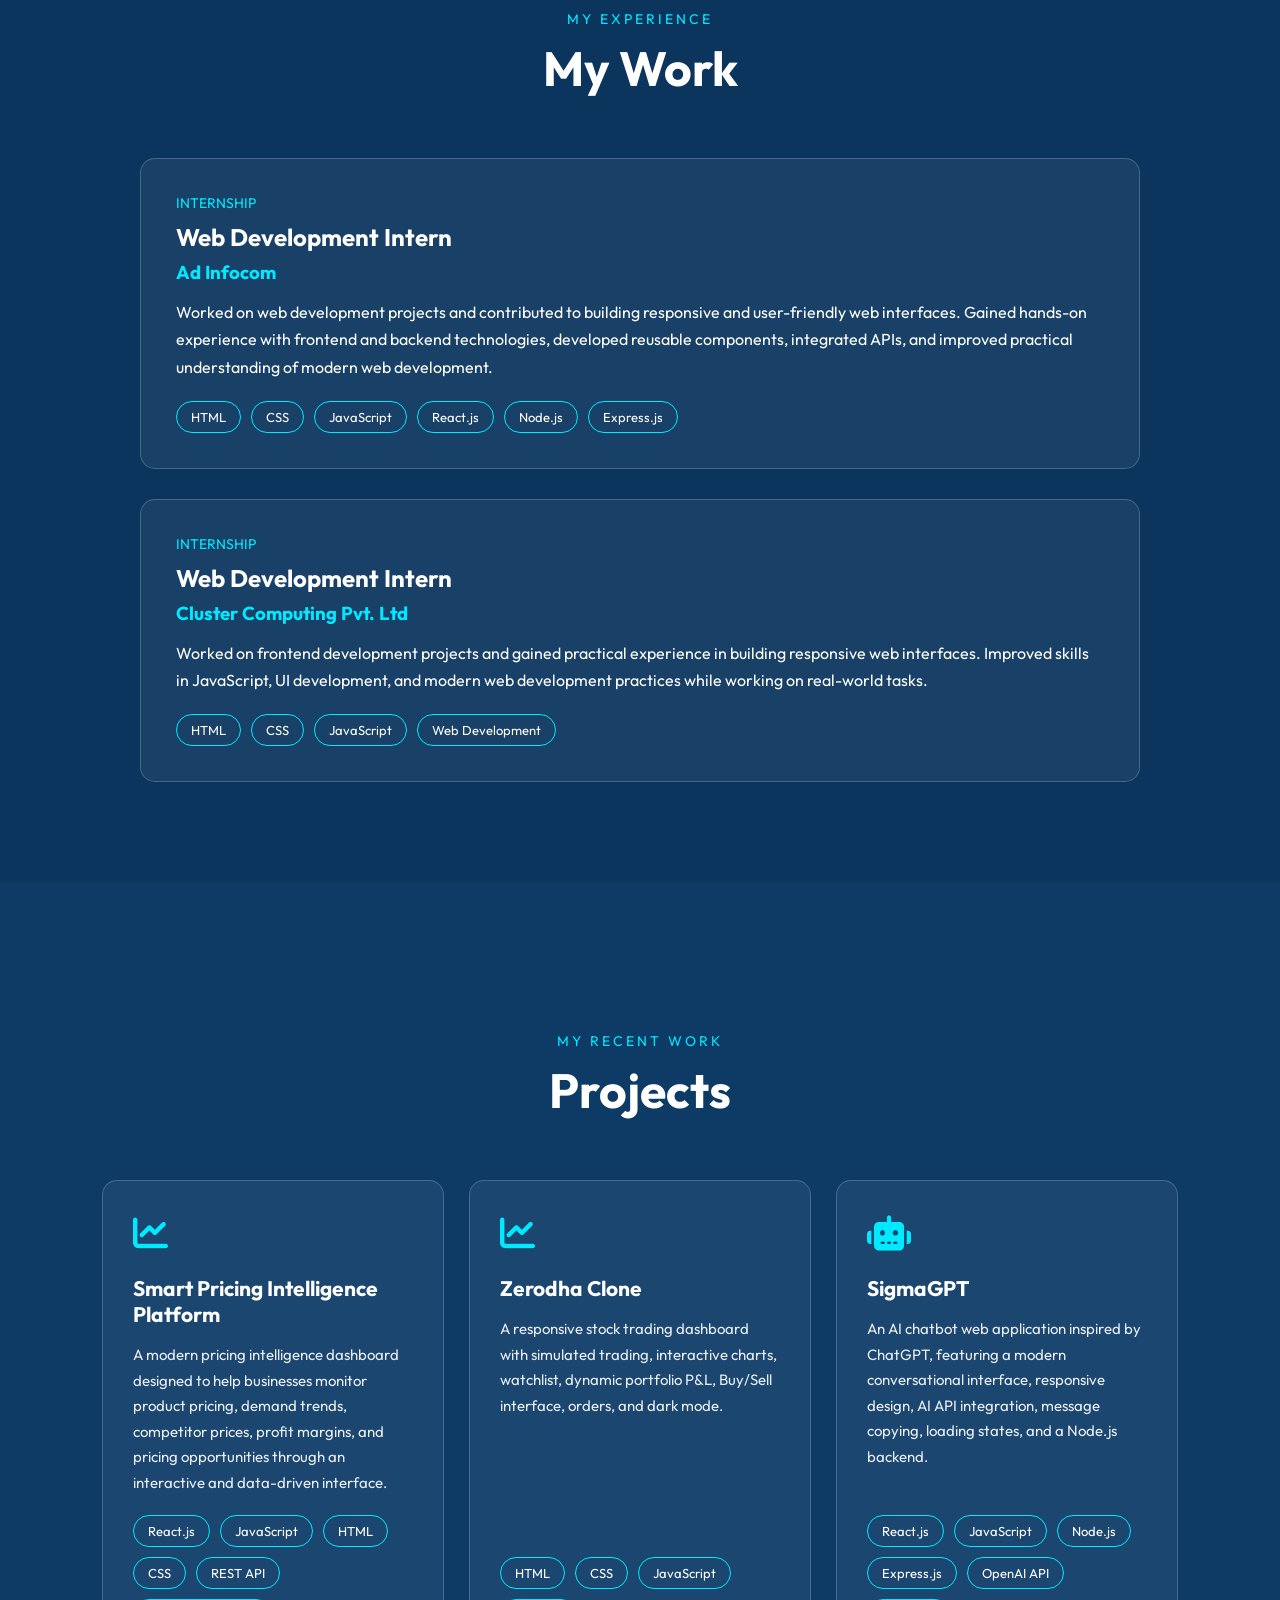
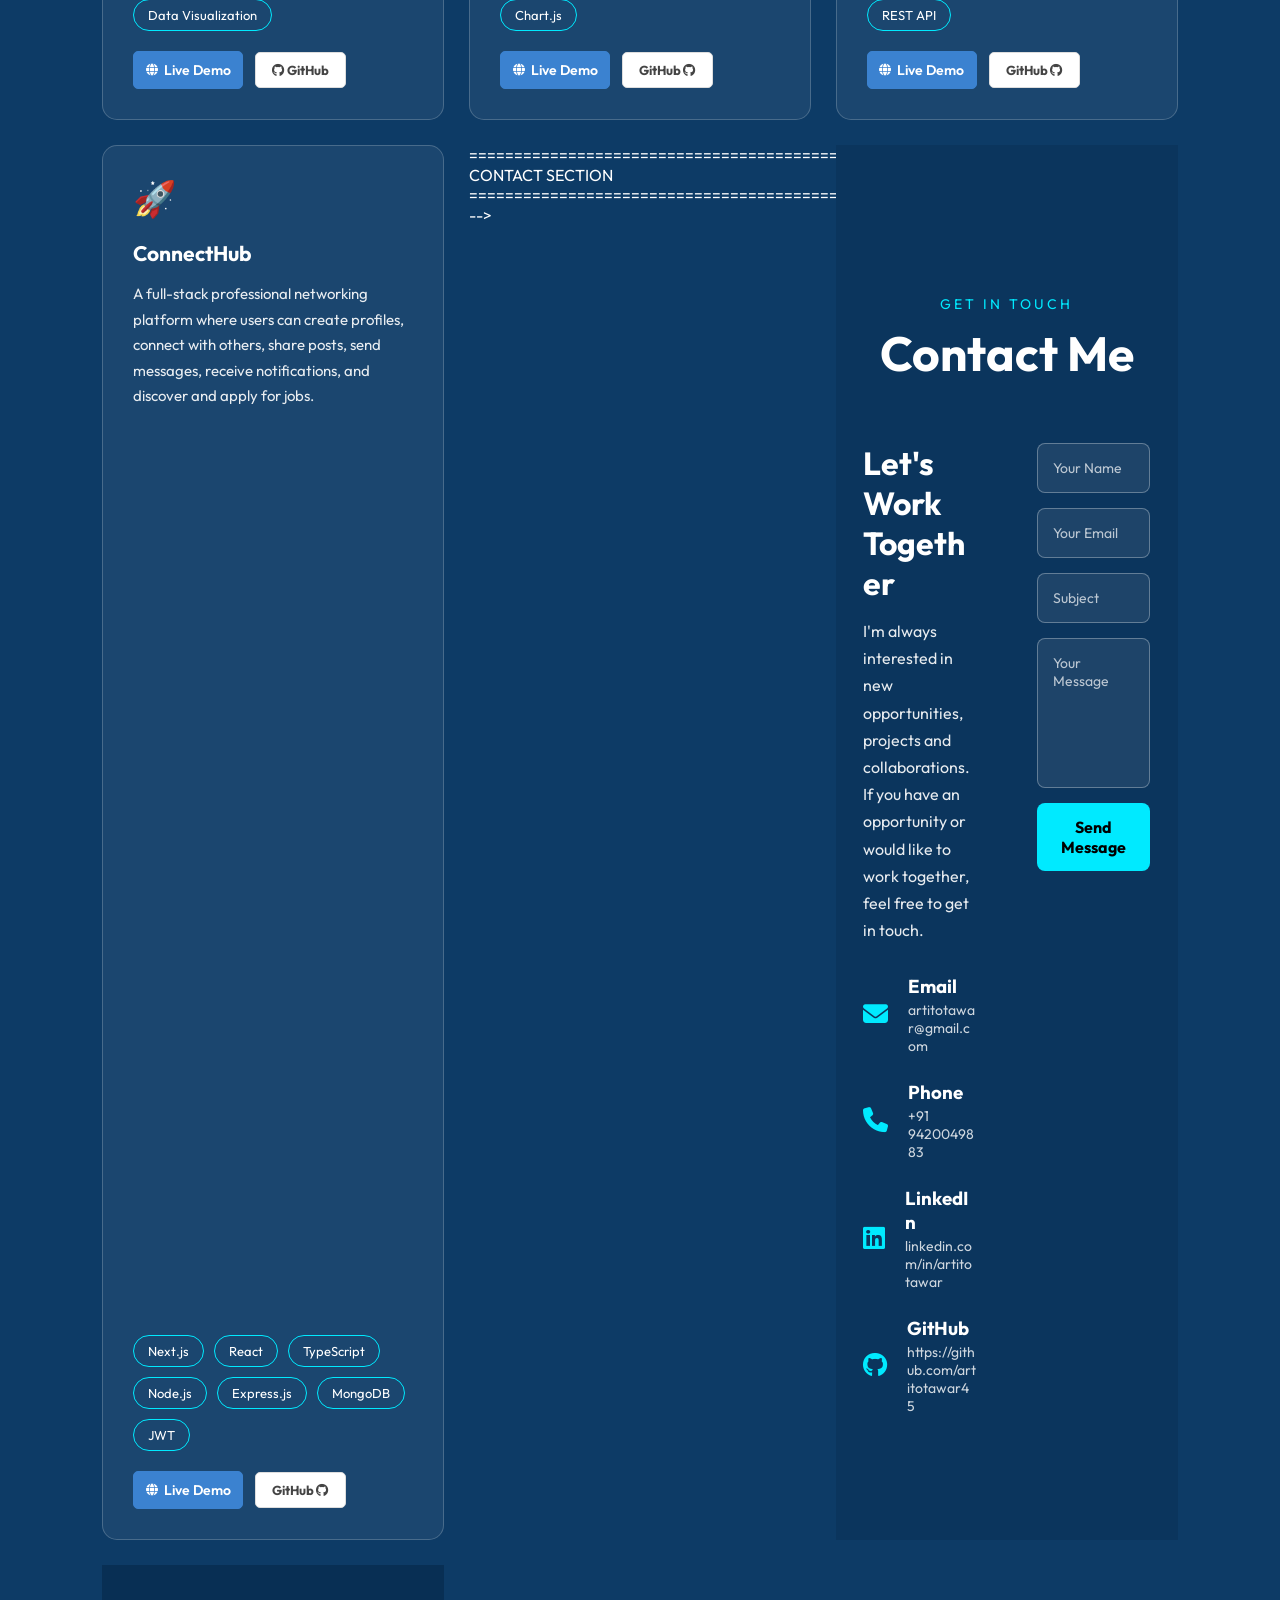
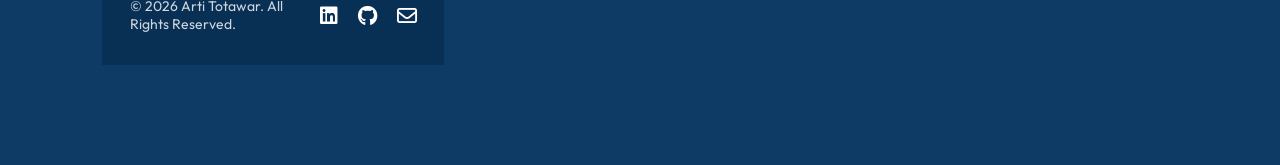
==== commit 328623f9: "Fix project and contact section structure" ====
--- a/index.html
+++ b/index.html
@@ -805,75 +805,10 @@
 
 
 
-            <!-- PROJECT 5 -->
-
-            <!-- <div class="project-card">
-
-                <div class="project-icon">
-
-                    <i class="fa-solid fa-video"></i>
-
-                </div>
-
-
-                <h2>
-                    Zoom Clone
-                </h2>
-
-
-                <p>
-
-                    A video conferencing style interface
-                    created to practice responsive frontend
-                    development.
-
-                </p> -->
-
-
-
-                <!-- <div class="technology-list">
-
-                    <span>HTML</span>
-    <span>CSS</span>
-    <span>JavaScript</span>
-    <span>React.js</span>
-    <span>Node.js</span>
-    <span>Express.js</span>
-    <span>MongoDB</span>
-                </div>
-
-
-
-                <div class="project-links">
-
-                    <a
-                        href="#"
-                        class="card-btn"
-                    >
-                        Live Demo
-                    </a> -->
-
-
-                    <!-- <a
-                        href="#"
-                        class="card-btn github-btn"
-                    >
-                        GitHub
-                    </a>
-
-                </div>
-
-            </div>
-
-
-        </div>
-
-
-    </section> -->
-
-
-
-    <!-- =====================================================
+            
+
+
+     =====================================================
          CONTACT SECTION
     ====================================================== -->
 
--- a/style.css
+++ b/style.css
@@ -1980,4 +1980,346 @@
     color: #071b2e !important;
 
     transform: translateY(-2px);
+}
+
+/* =====================================================
+   FINAL RESPONSIVE LAYOUT FIX
+   Keeps desktop design, fixes tablet + mobile
+===================================================== */
+
+/* Prevent any section/card from creating horizontal overflow */
+html,
+body {
+    width: 100%;
+    max-width: 100%;
+    overflow-x: hidden;
+}
+
+*,
+*::before,
+*::after {
+    box-sizing: border-box;
+}
+
+/* =====================================================
+   PROJECT GRID FIX
+===================================================== */
+
+.project-grid {
+    width: 100%;
+    max-width: 1100px;
+    margin: 0 auto;
+
+    display: grid;
+    grid-template-columns: repeat(3, minmax(0, 1fr));
+    gap: 25px;
+}
+
+.project-card {
+    min-width: 0;
+    width: 100%;
+    max-width: 100%;
+    overflow: hidden;
+}
+
+.project-card p {
+    overflow-wrap: anywhere;
+    word-break: normal;
+}
+
+.project-links {
+    display: flex;
+    flex-wrap: wrap;
+    align-items: center;
+    gap: 12px;
+    width: 100%;
+}
+
+.project-links a {
+    flex-shrink: 0;
+}
+
+
+/* =====================================================
+   CONTACT SECTION — DESKTOP
+===================================================== */
+
+.contact-section {
+    width: 100%;
+    max-width: 100%;
+    overflow: hidden;
+}
+
+.contact-container {
+    width: 100%;
+    max-width: 1000px;
+    margin: 0 auto;
+
+    display: grid;
+    grid-template-columns: minmax(0, 1fr) minmax(0, 1fr);
+    gap: 60px;
+
+    align-items: start;
+}
+
+.contact-text,
+.contact-form {
+    width: 100%;
+    min-width: 0;
+    max-width: 100%;
+}
+
+.contact-text {
+    overflow-wrap: anywhere;
+}
+
+.contact-text > p {
+    max-width: 500px;
+}
+
+.contact-item {
+    min-width: 0;
+}
+
+.contact-item > div {
+    min-width: 0;
+}
+
+.contact-item p {
+    overflow-wrap: anywhere;
+    word-break: break-word;
+}
+
+
+/* =====================================================
+   CONTACT FORM
+===================================================== */
+
+.contact-form {
+    display: flex;
+    flex-direction: column;
+}
+
+.contact-form input,
+.contact-form textarea {
+    width: 100%;
+    max-width: 100%;
+    min-width: 0;
+}
+
+.contact-form textarea {
+    min-height: 150px;
+}
+
+
+/* =====================================================
+   FOOTER
+===================================================== */
+
+.footer {
+    width: 100%;
+    max-width: 100%;
+    overflow: hidden;
+}
+
+.footer p {
+    overflow-wrap: anywhere;
+}
+
+.footer-icons {
+    flex-shrink: 0;
+}
+
+
+/* =====================================================
+   TABLET
+===================================================== */
+
+@media (max-width: 1100px) {
+
+    .project-grid {
+        grid-template-columns: repeat(2, minmax(0, 1fr));
+    }
+
+    .contact-container {
+        max-width: 900px;
+        gap: 40px;
+    }
+}
+
+
+/* =====================================================
+   TABLET / SMALL LAPTOP
+===================================================== */
+
+@media (max-width: 900px) {
+
+    .portfolio-section {
+        width: 100%;
+        padding-left: 6%;
+        padding-right: 6%;
+    }
+
+    .project-grid {
+        grid-template-columns: repeat(2, minmax(0, 1fr));
+    }
+
+    .contact-container {
+        grid-template-columns: 1fr;
+        width: 100%;
+        max-width: 700px;
+        gap: 45px;
+    }
+
+    .contact-text,
+    .contact-form {
+        width: 100%;
+    }
+
+    .contact-form {
+        max-width: 700px;
+    }
+
+    .footer {
+        flex-wrap: wrap;
+    }
+}
+
+
+/* =====================================================
+   MOBILE
+===================================================== */
+
+@media (max-width: 600px) {
+
+    .portfolio-section {
+        width: 100%;
+        min-width: 0;
+        padding: 110px 20px 70px !important;
+    }
+
+    /* Projects */
+
+    .project-grid {
+        width: 100%;
+        grid-template-columns: 1fr;
+        gap: 20px;
+    }
+
+    .project-card {
+        width: 100%;
+        min-width: 0;
+        padding: 22px;
+    }
+
+    .project-links {
+        width: 100%;
+        flex-wrap: wrap;
+    }
+
+    .project-links .live-demo-btn {
+        width: 110px !important;
+    }
+
+    /* Contact */
+
+    .contact-container {
+        width: 100%;
+        max-width: 100%;
+        grid-template-columns: 1fr;
+        gap: 40px;
+    }
+
+    .contact-text,
+    .contact-form {
+        width: 100%;
+        min-width: 0;
+    }
+
+    .contact-text h2 {
+        font-size: 1.7rem;
+        line-height: 1.3;
+    }
+
+    .contact-text > p {
+        font-size: 0.95rem;
+        line-height: 1.7;
+    }
+
+    .contact-item {
+        width: 100%;
+        gap: 14px;
+        margin: 20px 0;
+    }
+
+    .contact-item p {
+        font-size: 13px;
+        overflow-wrap: anywhere;
+    }
+
+    .contact-form input,
+    .contact-form textarea {
+        width: 100%;
+        font-size: 14px;
+    }
+
+    .contact-form textarea {
+        height: 140px;
+    }
+
+    .contact-form button {
+        width: 100%;
+    }
+
+    /* Footer */
+
+    .footer {
+        width: 100%;
+        flex-direction: column;
+        justify-content: center;
+        text-align: center;
+        padding: 25px 20px;
+    }
+
+    .footer-icons {
+        justify-content: center;
+    }
+}
+
+
+/* =====================================================
+   VERY SMALL PHONES
+===================================================== */
+
+@media (max-width: 400px) {
+
+    .portfolio-section {
+        padding-left: 15px !important;
+        padding-right: 15px !important;
+    }
+
+    .project-card {
+        padding: 18px;
+    }
+
+    .project-links {
+        gap: 8px;
+    }
+
+    .project-links .live-demo-btn {
+        width: 105px !important;
+    }
+
+    .contact-container {
+        gap: 30px;
+    }
+
+    .contact-item {
+        gap: 10px;
+    }
+
+    .footer {
+        padding-left: 15px;
+        padding-right: 15px;
+    }
 }
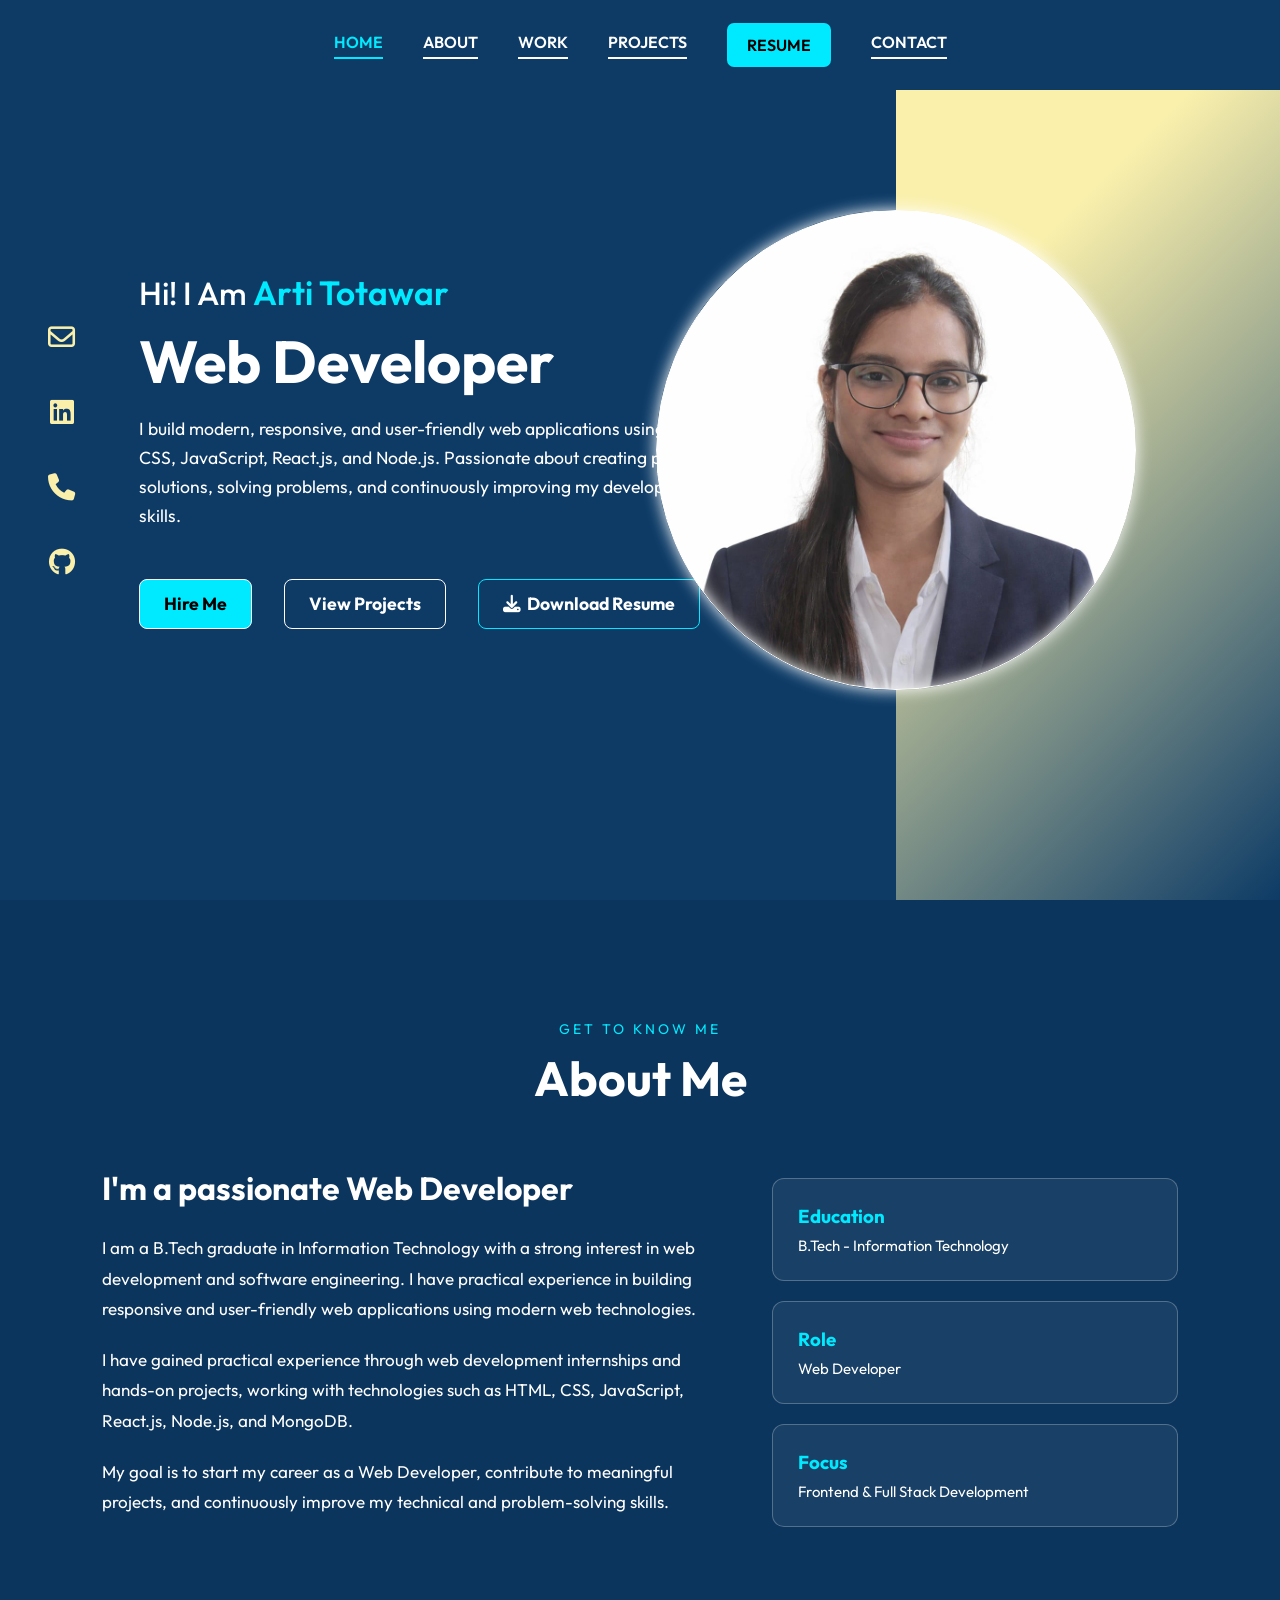
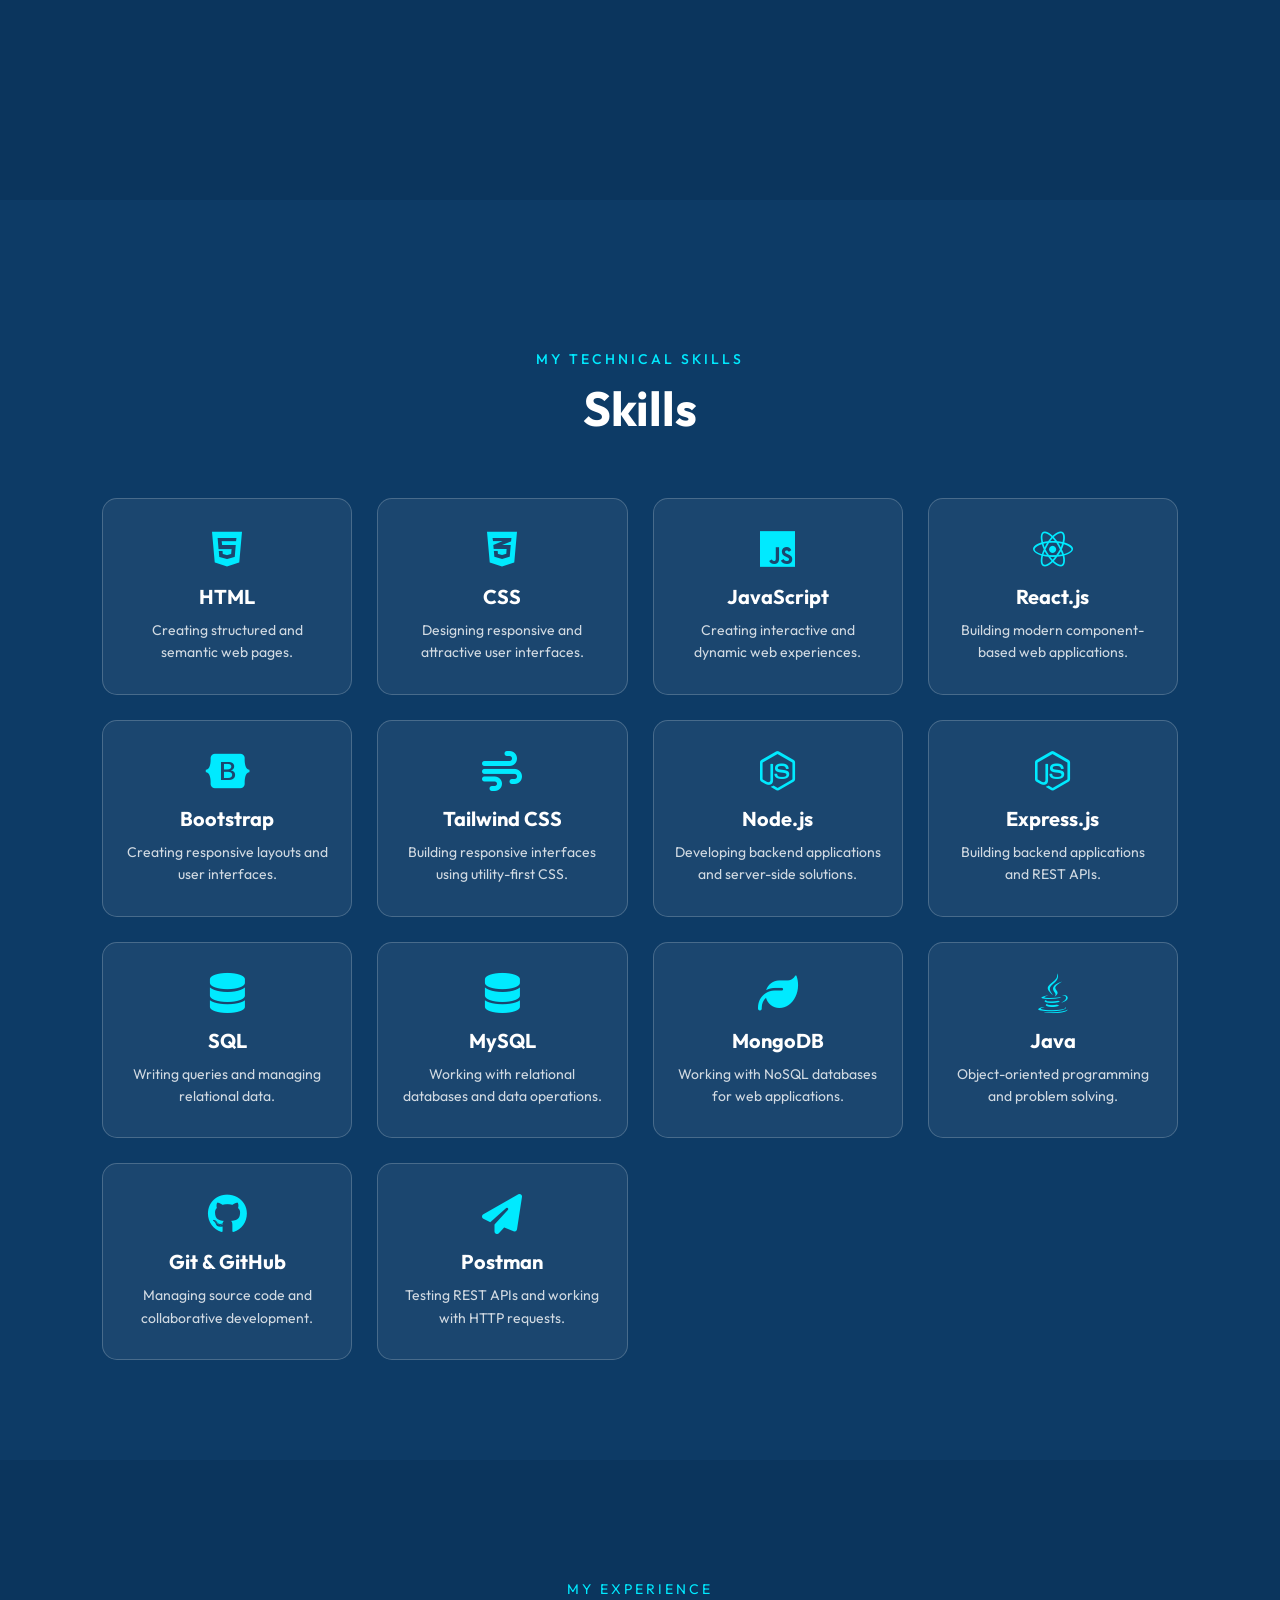
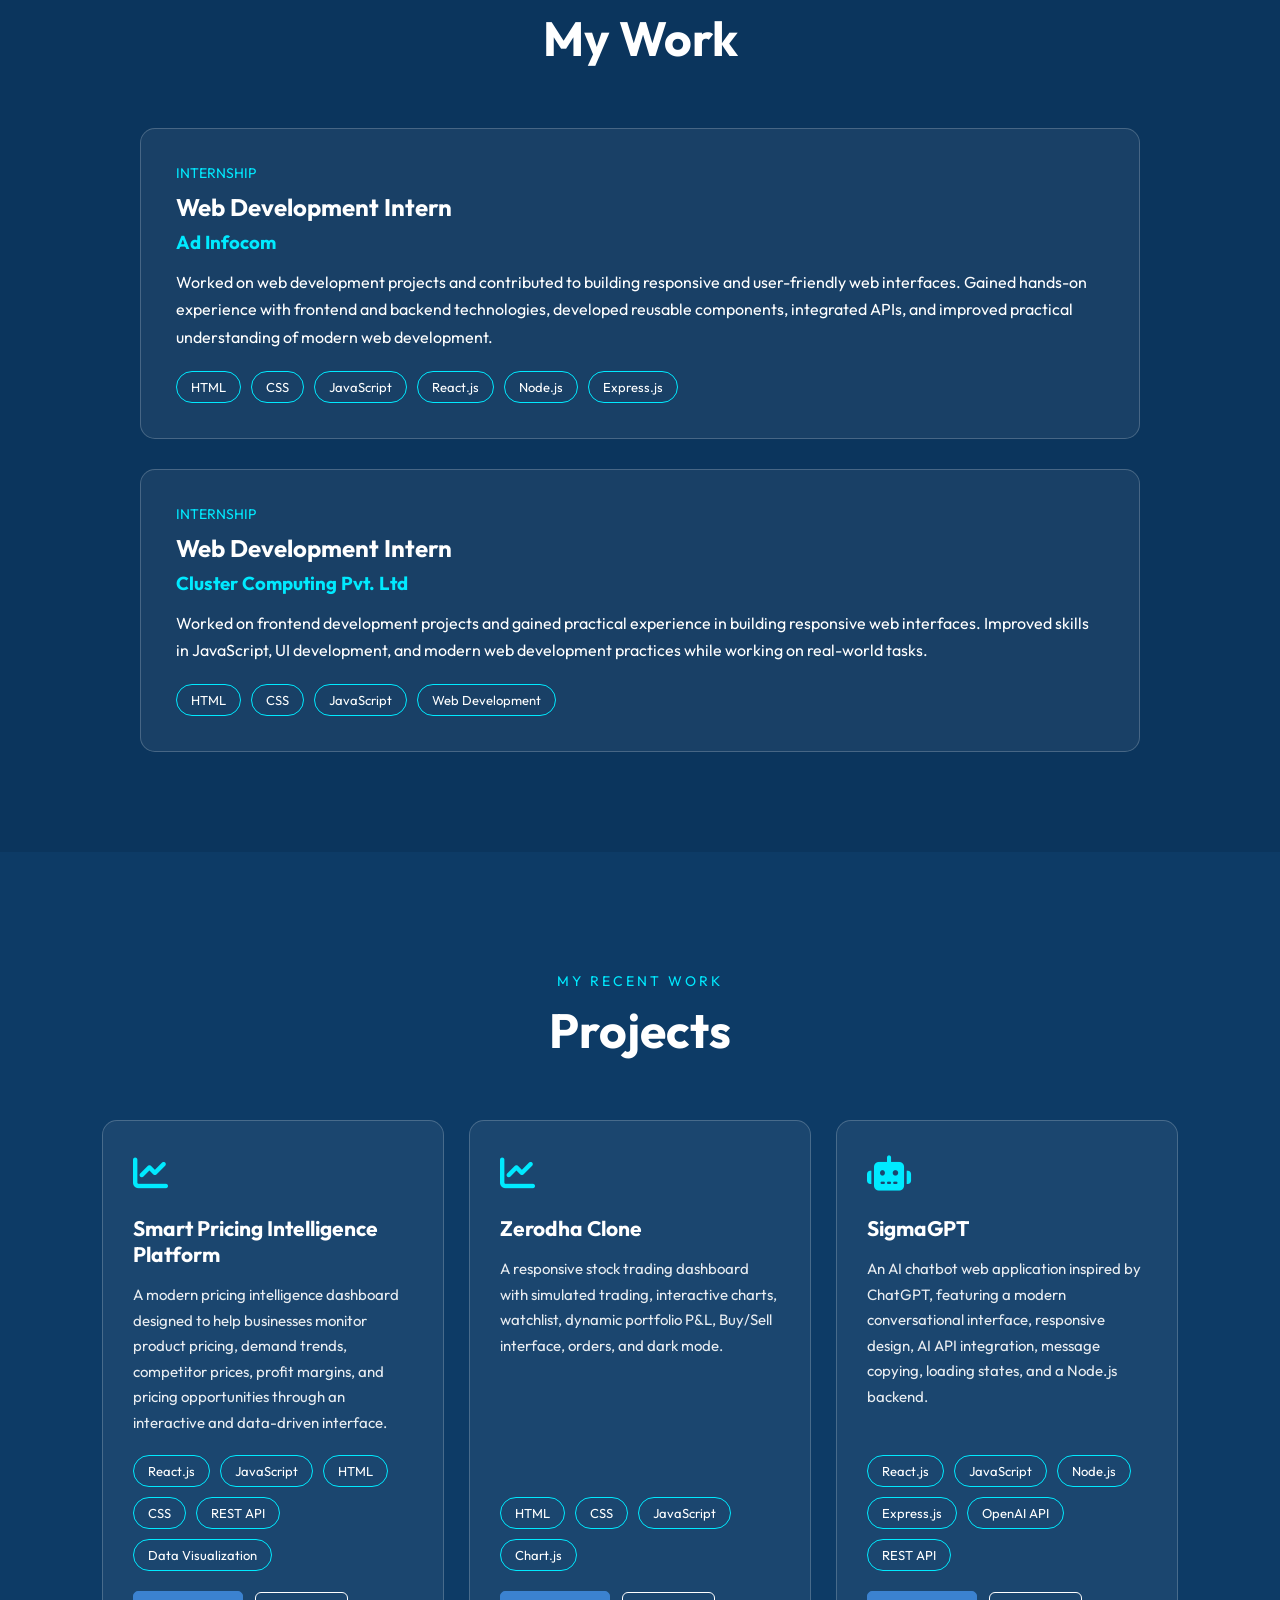
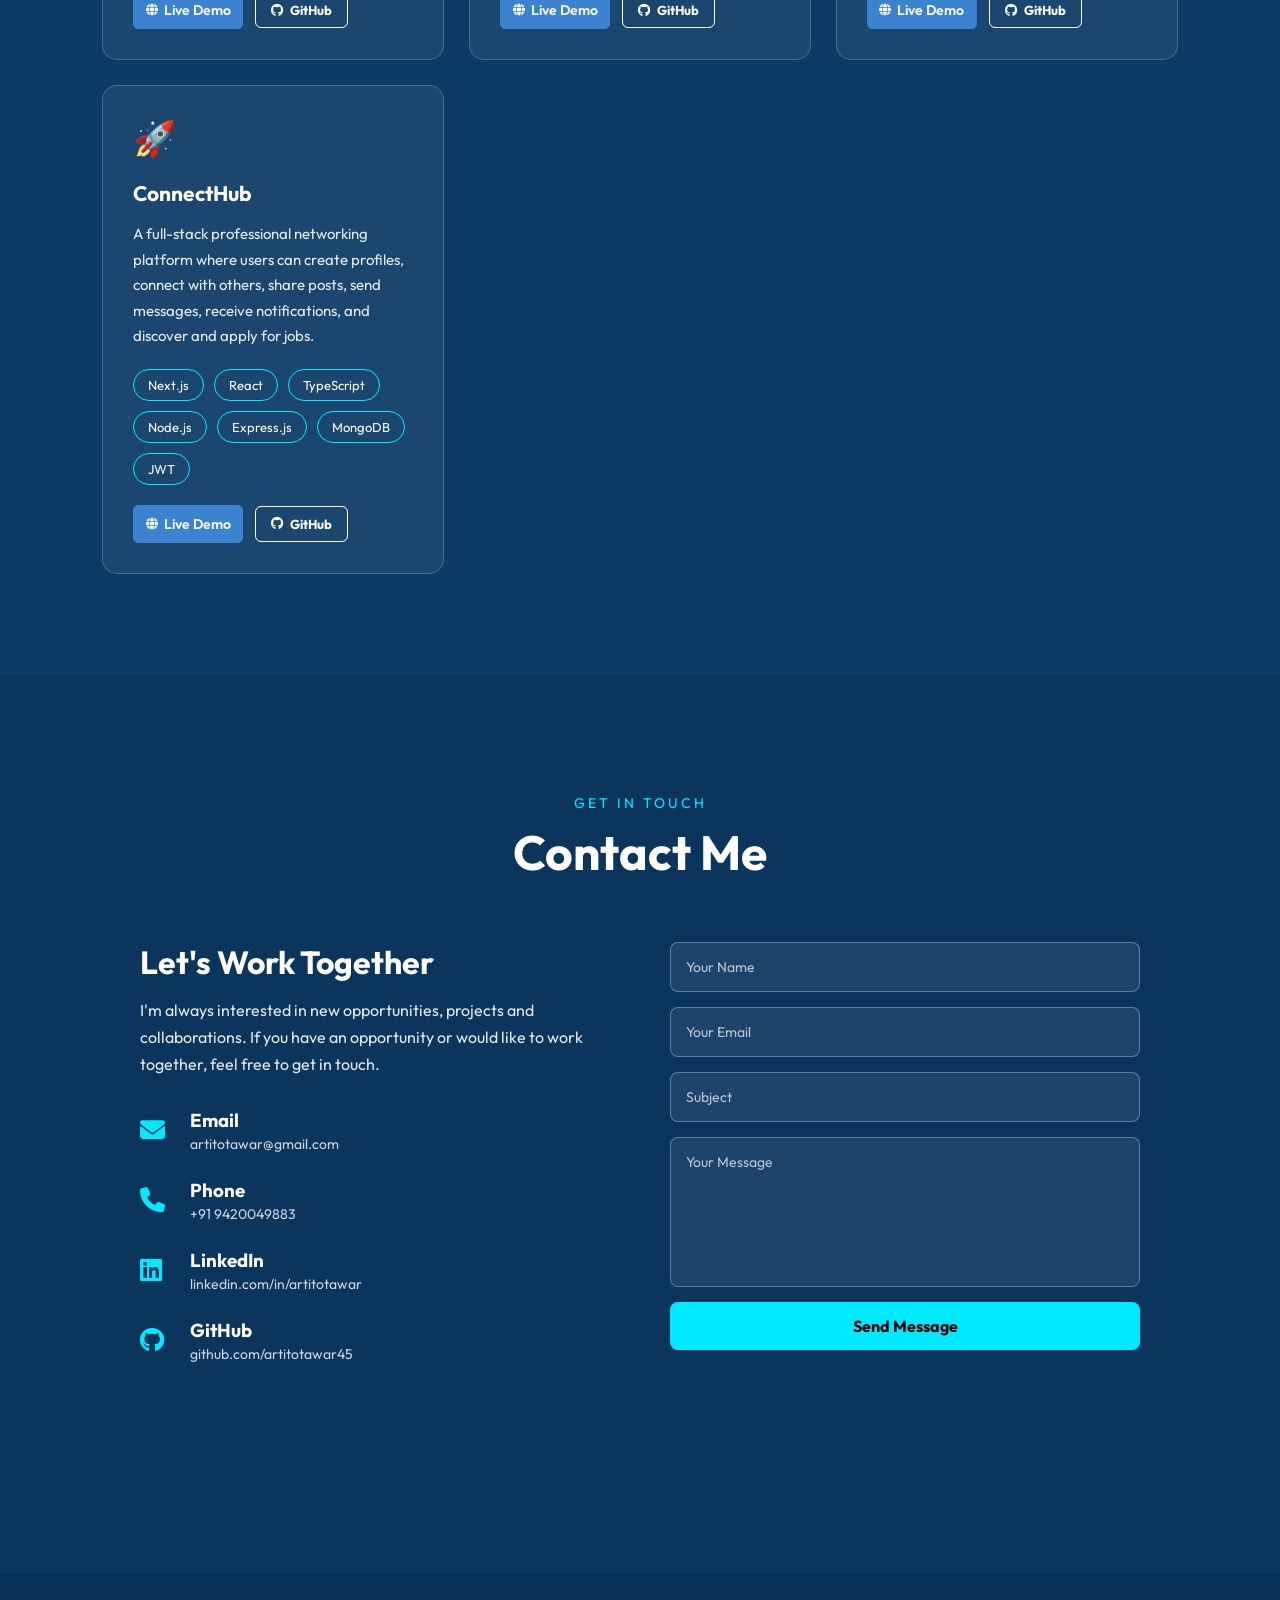
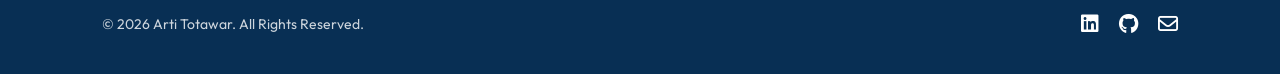
==== commit c7d39fec: "Improve portfolio layout" ====
--- a/index.html
+++ b/index.html
@@ -2,7 +2,6 @@
 <html lang="en">
 
 <head>
-
     <meta charset="UTF-8">
     <meta name="viewport" content="width=device-width, initial-scale=1.0">
 
@@ -16,12 +15,9 @@
         rel="stylesheet"
         href="https://cdnjs.cloudflare.com/ajax/libs/font-awesome/6.7.2/css/all.min.css"
     >
-
 </head>
 
-
 <body>
-
 
     <!-- =====================================================
          NAVIGATION BAR
@@ -37,38 +33,40 @@
 
         <a href="#projects">PROJECTS</a>
 
-        <a href="resume.pdf" target="_blank" class="resume-btn">
+        <a
+            href="resume.pdf"
+            target="_blank"
+            class="resume-btn"
+        >
             RESUME
         </a>
 
         <a href="#contact">CONTACT</a>
 
     </nav>
-
 
 
     <!-- =====================================================
          HOME SECTION
     ====================================================== -->
 
-    <section class="portfolio-container" id="home">
-
+    <section
+        class="portfolio-container"
+        id="home"
+    >
 
         <!-- LEFT SIDE -->
 
         <div class="left-container">
 
-
             <!-- SOCIAL ICONS -->
 
             <div class="icons">
 
                 <!-- EMAIL -->
 
-                <a href="artitotawar@gmail.com">
-
+                <a href="mailto:artitotawar@gmail.com">
                     <i class="fa-regular fa-envelope"></i>
-
                 </a>
 
 
@@ -77,46 +75,39 @@
                 <a
                     href="https://www.linkedin.com/in/artitotawar"
                     target="_blank"
+                    rel="noopener noreferrer"
                 >
-
                     <i class="fa-brands fa-linkedin"></i>
-
                 </a>
 
 
                 <!-- PHONE -->
 
-                <a href="tel:+91 9420049883">
-
+                <a href="tel:+919420049883">
                     <i class="fa-solid fa-phone"></i>
-
                 </a>
 
 
                 <!-- GITHUB -->
 
                 <a
-                    href="https://github.com/artitotawar"
+                    href="https://github.com/artitotawar45"
                     target="_blank"
+                    rel="noopener noreferrer"
                 >
-
                     <i class="fa-brands fa-github"></i>
-
                 </a>
 
             </div>
 
 
-
             <!-- HOME CONTENT -->
 
             <div class="content">
 
                 <p class="intro">
-
                     Hi! I Am
                     <span>Arti Totawar</span>
-
                 </p>
 
 
@@ -126,44 +117,53 @@
 
 
                 <p class="detail">
-
-                    I build modern, responsive, and user-friendly web applications using HTML, CSS, JavaScript, React.js, and Node.js. Passionate about creating practical solutions, solving problems, and continuously improving my development skills.
-
-                </p>
-
+                    I build modern, responsive, and user-friendly web
+                    applications using HTML, CSS, JavaScript, React.js,
+                    and Node.js. Passionate about creating practical
+                    solutions, solving problems, and continuously
+                    improving my development skills.
+                </p>
 
 
                 <!-- BUTTONS -->
 
                 <div class="btn-container">
 
-    <a href="#contact" class="btn hire-btn">
-        Hire Me
-    </a>
-
-    <a href="#projects" class="btn project-btn">
-        View Projects
-    </a>
-
-    <a href="resume.pdf" download class="btn resume-download-btn">
-        <i class="fa-solid fa-download"></i>
-        Download Resume
-    </a>
-
-</div>
-
-            </div>
-
-        </div>
-
+                    <a
+                        href="#contact"
+                        class="btn hire-btn"
+                    >
+                        Hire Me
+                    </a>
+
+
+                    <a
+                        href="#projects"
+                        class="btn project-btn"
+                    >
+                        View Projects
+                    </a>
+
+
+                    <a
+                        href="resume.pdf"
+                        download
+                        class="btn resume-download-btn"
+                    >
+                        <i class="fa-solid fa-download"></i>
+                        Download Resume
+                    </a>
+
+                </div>
+
+            </div>
+
+        </div>
 
 
         <!-- RIGHT SIDE -->
 
-        <div class="right-container">
-
-        </div>
-
+        <div class="right-container"></div>
 
 
         <!-- PROFILE IMAGE -->
@@ -175,7 +175,6 @@
             <div class="circle"></div>
 
         </div>
-
 
     </section>
 
@@ -190,7 +189,6 @@
         id="about"
     >
 
-
         <div class="section-title">
 
             <p>
@@ -204,9 +202,7 @@
         </div>
 
 
-
         <div class="about-content">
-
 
             <!-- ABOUT TEXT -->
 
@@ -218,31 +214,34 @@
 
 
                 <p>
-
-                    I am a B.Tech graduate in Information Technology with a strong interest in web development and software engineering. I have practical experience in building responsive and user-friendly web applications using modern web technologies. 
-                </p>
-
-
-                <p>
-
-                    I have gained practical experience through web development internships and hands-on projects, working with technologies such as HTML, CSS, JavaScript, React.js, Node.js, and MongoDB.
-                </p>
-
-
-                <p>
-
-                    MMy goal is to start my career as a Web Developer, contribute to meaningful projects, and continuously improve my technical and problem-solving skills.
-
-                </p>
-
-            </div>
-
+                    I am a B.Tech graduate in Information Technology
+                    with a strong interest in web development and
+                    software engineering. I have practical experience
+                    in building responsive and user-friendly web
+                    applications using modern web technologies.
+                </p>
+
+
+                <p>
+                    I have gained practical experience through web
+                    development internships and hands-on projects,
+                    working with technologies such as HTML, CSS,
+                    JavaScript, React.js, Node.js, and MongoDB.
+                </p>
+
+
+                <p>
+                    My goal is to start my career as a Web Developer,
+                    contribute to meaningful projects, and continuously
+                    improve my technical and problem-solving skills.
+                </p>
+
+            </div>
 
 
             <!-- ABOUT INFORMATION -->
 
             <div class="about-box">
-
 
                 <div>
 
@@ -282,130 +281,278 @@
 
                 </div>
 
-
-            </div>
-
-        </div>
-
+            </div>
+
+        </div>
 
     </section>
 
 
 
-    <!-- =========================
-     SKILLS SECTION
-========================= -->
-
-<section id="skills" class="skills-section">
-
-    <div class="section-heading">
-        <span>MY TECHNICAL SKILLS</span>
-        <h1>Skills</h1>
-    </div>
-
-    <div class="skills-grid">
-
-        <!-- 1. HTML -->
-        <div class="skill-card">
-            <i class="fa-brands fa-html5"></i>
-            <h3>HTML</h3>
-            <p>Creating structured and semantic web pages.</p>
-        </div>
-
-        <!-- 2. CSS -->
-        <div class="skill-card">
-            <i class="fa-brands fa-css3-alt"></i>
-            <h3>CSS</h3>
-            <p>Designing responsive and attractive user interfaces.</p>
-        </div>
-
-        <!-- 3. JavaScript -->
-        <div class="skill-card">
-            <i class="fa-brands fa-js"></i>
-            <h3>JavaScript</h3>
-            <p>Creating interactive and dynamic web experiences.</p>
-        </div>
-
-        <!-- 4. React.js -->
-        <div class="skill-card">
-            <i class="fa-brands fa-react"></i>
-            <h3>React.js</h3>
-            <p>Building modern component-based web applications.</p>
-        </div>
-
-        <!-- 5. Bootstrap -->
-        <div class="skill-card">
-            <i class="fa-brands fa-bootstrap"></i>
-            <h3>Bootstrap</h3>
-            <p>Creating responsive layouts and user interfaces.</p>
-        </div>
-
-        <!-- 6. Tailwind CSS -->
-        <div class="skill-card">
-            <i class="fa-solid fa-wind"></i>
-            <h3>Tailwind CSS</h3>
-            <p>Building responsive interfaces using utility-first CSS.</p>
-        </div>
-
-        <!-- 7. Node.js -->
-        <div class="skill-card">
-            <i class="fa-brands fa-node-js"></i>
-            <h3>Node.js</h3>
-            <p>Developing backend applications and server-side solutions.</p>
-        </div>
-
-        <!-- 8. Express.js -->
-        <div class="skill-card">
-            <i class="fa-brands fa-node-js"></i>
-            <h3>Express.js</h3>
-            <p>Building backend applications and REST APIs.</p>
-        </div>
-
-        <!-- 9. SQL -->
-        <div class="skill-card">
-            <i class="fa-solid fa-database"></i>
-            <h3>SQL</h3>
-            <p>Writing queries and managing relational data.</p>
-        </div>
-
-        <!-- 10. MySQL -->
-        <div class="skill-card">
-            <i class="fa-solid fa-database"></i>
-            <h3>MySQL</h3>
-            <p>Working with relational databases and data operations.</p>
-        </div>
-
-        <!-- 11. MongoDB -->
-        <div class="skill-card">
-            <i class="fa-solid fa-leaf"></i>
-            <h3>MongoDB</h3>
-            <p>Working with NoSQL databases for web applications.</p>
-        </div>
-
-        <!-- 12. Java -->
-        <div class="skill-card">
-            <i class="fa-brands fa-java"></i>
-            <h3>Java</h3>
-            <p>Object-oriented programming and problem solving.</p>
-        </div>
-
-        <!-- 13. Git & GitHub -->
-        <div class="skill-card">
-            <i class="fa-brands fa-github"></i>
-            <h3>Git & GitHub</h3>
-            <p>Managing source code and collaborative development.</p>
-        </div>
-
-        <!-- 14. Postman -->
-        <div class="skill-card">
-            <i class="fa-solid fa-paper-plane"></i>
-            <h3>Postman</h3>
-            <p>Testing REST APIs and working with HTTP requests.</p>
-        </div>
-
-    </div>
-
-</section>
+    <!-- =====================================================
+         SKILLS SECTION
+    ====================================================== -->
+
+    <section
+        id="skills"
+        class="skills-section"
+    >
+
+        <div class="section-heading">
+
+            <span>
+                MY TECHNICAL SKILLS
+            </span>
+
+            <h1>
+                Skills
+            </h1>
+
+        </div>
+
+
+        <div class="skills-grid">
+
+            <!-- HTML -->
+
+            <div class="skill-card">
+
+                <i class="fa-brands fa-html5"></i>
+
+                <h3>
+                    HTML
+                </h3>
+
+                <p>
+                    Creating structured and semantic web pages.
+                </p>
+
+            </div>
+
+
+            <!-- CSS -->
+
+            <div class="skill-card">
+
+                <i class="fa-brands fa-css3-alt"></i>
+
+                <h3>
+                    CSS
+                </h3>
+
+                <p>
+                    Designing responsive and attractive user interfaces.
+                </p>
+
+            </div>
+
+
+            <!-- JAVASCRIPT -->
+
+            <div class="skill-card">
+
+                <i class="fa-brands fa-js"></i>
+
+                <h3>
+                    JavaScript
+                </h3>
+
+                <p>
+                    Creating interactive and dynamic web experiences.
+                </p>
+
+            </div>
+
+
+            <!-- REACT -->
+
+            <div class="skill-card">
+
+                <i class="fa-brands fa-react"></i>
+
+                <h3>
+                    React.js
+                </h3>
+
+                <p>
+                    Building modern component-based web applications.
+                </p>
+
+            </div>
+
+
+            <!-- BOOTSTRAP -->
+
+            <div class="skill-card">
+
+                <i class="fa-brands fa-bootstrap"></i>
+
+                <h3>
+                    Bootstrap
+                </h3>
+
+                <p>
+                    Creating responsive layouts and user interfaces.
+                </p>
+
+            </div>
+
+
+            <!-- TAILWIND -->
+
+            <div class="skill-card">
+
+                <i class="fa-solid fa-wind"></i>
+
+                <h3>
+                    Tailwind CSS
+                </h3>
+
+                <p>
+                    Building responsive interfaces using utility-first CSS.
+                </p>
+
+            </div>
+
+
+            <!-- NODE -->
+
+            <div class="skill-card">
+
+                <i class="fa-brands fa-node-js"></i>
+
+                <h3>
+                    Node.js
+                </h3>
+
+                <p>
+                    Developing backend applications and server-side solutions.
+                </p>
+
+            </div>
+
+
+            <!-- EXPRESS -->
+
+            <div class="skill-card">
+
+                <i class="fa-brands fa-node-js"></i>
+
+                <h3>
+                    Express.js
+                </h3>
+
+                <p>
+                    Building backend applications and REST APIs.
+                </p>
+
+            </div>
+
+
+            <!-- SQL -->
+
+            <div class="skill-card">
+
+                <i class="fa-solid fa-database"></i>
+
+                <h3>
+                    SQL
+                </h3>
+
+                <p>
+                    Writing queries and managing relational data.
+                </p>
+
+            </div>
+
+
+            <!-- MYSQL -->
+
+            <div class="skill-card">
+
+                <i class="fa-solid fa-database"></i>
+
+                <h3>
+                    MySQL
+                </h3>
+
+                <p>
+                    Working with relational databases and data operations.
+                </p>
+
+            </div>
+
+
+            <!-- MONGODB -->
+
+            <div class="skill-card">
+
+                <i class="fa-solid fa-leaf"></i>
+
+                <h3>
+                    MongoDB
+                </h3>
+
+                <p>
+                    Working with NoSQL databases for web applications.
+                </p>
+
+            </div>
+
+
+            <!-- JAVA -->
+
+            <div class="skill-card">
+
+                <i class="fa-brands fa-java"></i>
+
+                <h3>
+                    Java
+                </h3>
+
+                <p>
+                    Object-oriented programming and problem solving.
+                </p>
+
+            </div>
+
+
+            <!-- GIT -->
+
+            <div class="skill-card">
+
+                <i class="fa-brands fa-github"></i>
+
+                <h3>
+                    Git & GitHub
+                </h3>
+
+                <p>
+                    Managing source code and collaborative development.
+                </p>
+
+            </div>
+
+
+            <!-- POSTMAN -->
+
+            <div class="skill-card">
+
+                <i class="fa-solid fa-paper-plane"></i>
+
+                <h3>
+                    Postman
+                </h3>
+
+                <p>
+                    Testing REST APIs and working with HTTP requests.
+                </p>
+
+            </div>
+
+        </div>
+
+    </section>
 
 
 
@@ -418,7 +565,6 @@
         id="work"
     >
 
-
         <div class="section-title">
 
             <p>
@@ -432,104 +578,83 @@
         </div>
 
 
-
         <div class="work-container">
 
-
             <!-- WORK 1 -->
 
             <div class="work-card">
-
 
                 <div class="work-date">
                     Internship
                 </div>
-
 
                 <h2>
                     Web Development Intern
                 </h2>
 
-
                 <h3>
                     Ad Infocom
                 </h3>
 
-
-                <p>
-
-                    Worked on web development projects and contributed to building responsive and user-friendly web interfaces. Gained hands-on experience with frontend and backend technologies, developed reusable components, integrated APIs, and improved practical understanding of modern web development.
-
-                </p>
-
-
+                <p>
+                    Worked on web development projects and contributed
+                    to building responsive and user-friendly web
+                    interfaces. Gained hands-on experience with
+                    frontend and backend technologies, developed
+                    reusable components, integrated APIs, and improved
+                    practical understanding of modern web development.
+                </p>
 
                 <div class="technology-list">
 
                     <span>HTML</span>
-
                     <span>CSS</span>
-
                     <span>JavaScript</span>
-
                     <span>React.js</span>
-
                     <span>Node.js</span>
-
                     <span>Express.js</span>
 
                 </div>
 
-
-            </div>
-
+            </div>
 
 
             <!-- WORK 2 -->
 
             <div class="work-card">
-
 
                 <div class="work-date">
                     Internship
                 </div>
-
 
                 <h2>
                     Web Development Intern
                 </h2>
 
-
-                <h3>
-                   Cluster Computing Pvt. Ltd
-                </h3>
-
-
-                <p>
-
-                    Worked on frontend development projects and gained practical experience in building responsive web interfaces. Improved skills in JavaScript, UI development, and modern web development practices while working on real-world tasks.
-                </p>
-
-
+                <h3>
+                    Cluster Computing Pvt. Ltd
+                </h3>
+
+                <p>
+                    Worked on frontend development projects and gained
+                    practical experience in building responsive web
+                    interfaces. Improved skills in JavaScript, UI
+                    development, and modern web development practices
+                    while working on real-world tasks.
+                </p>
 
                 <div class="technology-list">
 
                     <span>HTML</span>
-
                     <span>CSS</span>
-
                     <span>JavaScript</span>
-
                     <span>Web Development</span>
 
                 </div>
 
-
-            </div>
-
-
-        </div>
-
+            </div>
+
+        </div>
 
     </section>
 
@@ -544,7 +669,6 @@
         id="projects"
     >
 
-
         <div class="section-title">
 
             <p>
@@ -558,257 +682,245 @@
         </div>
 
 
-
         <div class="project-grid">
 
-
             <!-- PROJECT 1 -->
 
-            <!-- =====================================================
-     PROJECT 1
-     SMART PRICING INTELLIGENCE PLATFORM
-===================================================== -->
-
-<div class="project-card">
-
-    <div class="project-icon">
-        <i class="fa-solid fa-chart-line"></i>
-    </div>
-
-    <h2>Smart Pricing Intelligence Platform</h2>
-
-    <p>
-        A modern pricing intelligence dashboard designed to help
-        businesses monitor product pricing, demand trends,
-        competitor prices, profit margins, and pricing opportunities
-        through an interactive and data-driven interface.
-    </p>
-
-    <div class="technology-list">
-        <span>React.js</span>
-        <span>JavaScript</span>
-        <span>HTML</span>
-        <span>CSS</span>
-        <span>REST API</span>
-        <span>Data Visualization</span>
-    </div>
-
-    <div class="project-links">
-
-        <a
-    href="https://smart-pricing-delta.vercel.app/"
-    target="_blank"
-    rel="noopener noreferrer"
-    class="live-demo-btn"
->
-    <i class="fa-solid fa-globe"></i>
-    Live Demo
-</a>
-
-        <a
-            href="https://github.com/artitotawar45/SmartPricing"
-            target="_blank"
-            rel="noopener noreferrer"
-            class="card-btn github-btn"
-        >
-            <i class="fa-brands fa-github"></i>
-            GitHub
-        </a>
-
-    </div>
-
-</div>
+            <div class="project-card">
+
+                <div class="project-icon">
+                    <i class="fa-solid fa-chart-line"></i>
+                </div>
+
+                <h2>
+                    Smart Pricing Intelligence Platform
+                </h2>
+
+                <p>
+                    A modern pricing intelligence dashboard designed
+                    to help businesses monitor product pricing, demand
+                    trends, competitor prices, profit margins, and
+                    pricing opportunities through an interactive and
+                    data-driven interface.
+                </p>
+
+                <div class="technology-list">
+
+                    <span>React.js</span>
+                    <span>JavaScript</span>
+                    <span>HTML</span>
+                    <span>CSS</span>
+                    <span>REST API</span>
+                    <span>Data Visualization</span>
+
+                </div>
+
+                <div class="project-links">
+
+                    <a
+                        href="https://smart-pricing-delta.vercel.app/"
+                        target="_blank"
+                        rel="noopener noreferrer"
+                        class="live-demo-btn"
+                    >
+                        <i class="fa-solid fa-globe"></i>
+                        Live Demo
+                    </a>
+
+                    <a
+                        href="https://github.com/artitotawar45/SmartPricing"
+                        target="_blank"
+                        rel="noopener noreferrer"
+                        class="card-btn github-btn"
+                    >
+                        <i class="fa-brands fa-github"></i>
+                        GitHub
+                    </a>
+
+                </div>
+
+            </div>
 
 
 
             <!-- PROJECT 2 -->
-<!-- PROJECT 2 -->
-<!-- ================= ZERODHA CLONE ================= -->
-
-<!-- PROJECT 2 -->
-<!-- ================= ZERODHA CLONE ================= -->
-
-<div class="project-card">
-
-    <div class="project-icon">
-
-        <i class="fa-solid fa-chart-line"></i>
-
-    </div>
-
-    <h2>
-        Zerodha Clone
-    </h2>
-
-    <p>
-        A responsive stock trading dashboard with simulated
-        trading, interactive charts, watchlist, dynamic
-        portfolio P&amp;L, Buy/Sell interface, orders,
-        and dark mode.
-    </p>
-
-    <div class="technology-list">
-
-        <span>HTML</span>
-        <span>CSS</span>
-        <span>JavaScript</span>
-        <span>Chart.js</span>
-
-    </div>
-
-    <div class="project-links">
-
-        <a
-            href="https://artitotawar45.github.io/zerodha/"
-            target="_blank"
-    rel="noopener noreferrer"
-    class="live-demo-btn"
->
-    <i class="fa-solid fa-globe"></i>
-    Live Demo
-</a>
-
-        <a
-            href="https://github.com/artitotawar45/zerodha"
-            target="_blank"
-            rel="noopener noreferrer"
-            class="card-btn github-btn"
-        >
-            GitHub
-            <i class="fa-brands fa-github"></i>
-        </a>
-
-    </div>
-
-</div>
+
+            <div class="project-card">
+
+                <div class="project-icon">
+                    <i class="fa-solid fa-chart-line"></i>
+                </div>
+
+                <h2>
+                    Zerodha Clone
+                </h2>
+
+                <p>
+                    A responsive stock trading dashboard with simulated
+                    trading, interactive charts, watchlist, dynamic
+                    portfolio P&amp;L, Buy/Sell interface, orders,
+                    and dark mode.
+                </p>
+
+                <div class="technology-list">
+
+                    <span>HTML</span>
+                    <span>CSS</span>
+                    <span>JavaScript</span>
+                    <span>Chart.js</span>
+
+                </div>
+
+                <div class="project-links">
+
+                    <a
+                        href="https://artitotawar45.github.io/zerodha/"
+                        target="_blank"
+                        rel="noopener noreferrer"
+                        class="live-demo-btn"
+                    >
+                        <i class="fa-solid fa-globe"></i>
+                        Live Demo
+                    </a>
+
+                    <a
+                        href="https://github.com/artitotawar45/zerodha"
+                        target="_blank"
+                        rel="noopener noreferrer"
+                        class="card-btn github-btn"
+                    >
+                        <i class="fa-brands fa-github"></i>
+                        GitHub
+                    </a>
+
+                </div>
+
+            </div>
+
+
 
             <!-- PROJECT 3 -->
 
-
-<!-- ================= SIGMAGPT ================= -->
-
-
-<!-- PROJECT 3 -->
-<!-- ================= SIGMAGPT ================= -->
-
-<div class="project-card">
-
-    <div class="project-icon">
-        <i class="fa-solid fa-robot"></i>
-    </div>
-
-    <h2>
-        SigmaGPT
-    </h2>
-
-    <p>
-        An AI chatbot web application inspired by ChatGPT,
-        featuring a modern conversational interface, responsive
-        design, AI API integration, message copying, loading
-        states, and a Node.js backend.
-    </p>
-
-    <div class="technology-list">
-        <span>React.js</span>
-        <span>JavaScript</span>
-        <span>Node.js</span>
-        <span>Express.js</span>
-        <span>OpenAI API</span>
-        <span>REST API</span>
-    </div>
-
-    <div class="project-links">
-
-        <a
-            href="https://sigmagpt-henna.vercel.app/"
-            target="_blank"
-    rel="noopener noreferrer"
-    class="live-demo-btn"
->
-    <i class="fa-solid fa-globe"></i>
-    Live Demo
-</a>
-
-        <a
-            href="https://github.com/artitotawar45/SigmaGPT"
-            target="_blank"
-            rel="noopener noreferrer"
-            class="card-btn github-btn"
-        >
-            GitHub
-            <i class="fa-brands fa-github"></i>
-        </a>
-
-    </div>
-
-</div>
-
-                
-                   
+            <div class="project-card">
+
+                <div class="project-icon">
+                    <i class="fa-solid fa-robot"></i>
+                </div>
+
+                <h2>
+                    SigmaGPT
+                </h2>
+
+                <p>
+                    An AI chatbot web application inspired by ChatGPT,
+                    featuring a modern conversational interface,
+                    responsive design, AI API integration, message
+                    copying, loading states, and a Node.js backend.
+                </p>
+
+                <div class="technology-list">
+
+                    <span>React.js</span>
+                    <span>JavaScript</span>
+                    <span>Node.js</span>
+                    <span>Express.js</span>
+                    <span>OpenAI API</span>
+                    <span>REST API</span>
+
+                </div>
+
+                <div class="project-links">
+
+                    <a
+                        href="https://sigmagpt-henna.vercel.app/"
+                        target="_blank"
+                        rel="noopener noreferrer"
+                        class="live-demo-btn"
+                    >
+                        <i class="fa-solid fa-globe"></i>
+                        Live Demo
+                    </a>
+
+                    <a
+                        href="https://github.com/artitotawar45/SigmaGPT"
+                        target="_blank"
+                        rel="noopener noreferrer"
+                        class="card-btn github-btn"
+                    >
+                        <i class="fa-brands fa-github"></i>
+                        GitHub
+                    </a>
+
+                </div>
+
+            </div>
+
+
 
             <!-- PROJECT 4 -->
 
-            
-    
-                        <div class="project-card">
-
-    <div class="project-icon">
-        🚀
-    </div>
-
-    <h2>ConnectHub</h2>
-
-    <p>
-        A full-stack professional networking platform where users
-        can create profiles, connect with others, share posts,
-        send messages, receive notifications, and discover and
-        apply for jobs.
-    </p>
-
-    <div class="technology-list">
-
-        <span>Next.js</span>
-        <span>React</span>
-        <span>TypeScript</span>
-        <span>Node.js</span>
-        <span>Express.js</span>
-        <span>MongoDB</span>
-        <span>JWT</span>
-
-    </div>
-
-    <div class="project-links">
-
-        <a
-            href="https://connect-hub-professional-network-ey.vercel.app"
-            target="_blank"
-    rel="noopener noreferrer"
-    class="live-demo-btn"
->
-    <i class="fa-solid fa-globe"></i>
-    Live Demo
-</a>
-
-        <a
-            href="https://github.com/artitotawar45/ConnectHub-Professional-Network"
-            target="_blank"
-            rel="noopener noreferrer"
-            class="card-btn github-btn"
-        >
-            GitHub
-            <i class="fa-brands fa-github"></i>
-        </a>
-
-    </div>
-
-</div>
-
-
-
-            
-
-
-     =====================================================
+            <div class="project-card">
+
+                <div class="project-icon">
+                    🚀
+                </div>
+
+                <h2>
+                    ConnectHub
+                </h2>
+
+                <p>
+                    A full-stack professional networking platform where
+                    users can create profiles, connect with others,
+                    share posts, send messages, receive notifications,
+                    and discover and apply for jobs.
+                </p>
+
+                <div class="technology-list">
+
+                    <span>Next.js</span>
+                    <span>React</span>
+                    <span>TypeScript</span>
+                    <span>Node.js</span>
+                    <span>Express.js</span>
+                    <span>MongoDB</span>
+                    <span>JWT</span>
+
+                </div>
+
+                <div class="project-links">
+
+                    <a
+                        href="https://connect-hub-professional-network-ey.vercel.app"
+                        target="_blank"
+                        rel="noopener noreferrer"
+                        class="live-demo-btn"
+                    >
+                        <i class="fa-solid fa-globe"></i>
+                        Live Demo
+                    </a>
+
+                    <a
+                        href="https://github.com/artitotawar45/ConnectHub-Professional-Network"
+                        target="_blank"
+                        rel="noopener noreferrer"
+                        class="card-btn github-btn"
+                    >
+                        <i class="fa-brands fa-github"></i>
+                        GitHub
+                    </a>
+
+                </div>
+
+            </div>
+
+        </div>
+
+    </section>
+
+
+
+    <!-- =====================================================
          CONTACT SECTION
     ====================================================== -->
 
@@ -817,7 +929,6 @@
         id="contact"
     >
 
-
         <div class="section-title">
 
             <p>
@@ -831,29 +942,22 @@
         </div>
 
 
-
         <div class="contact-container">
 
-
             <!-- CONTACT INFORMATION -->
 
             <div class="contact-text">
-
 
                 <h2>
                     Let's Work Together
                 </h2>
 
-
-                <p>
-
+                <p>
                     I'm always interested in new opportunities,
                     projects and collaborations. If you have an
                     opportunity or would like to work together,
                     feel free to get in touch.
-
-                </p>
-
+                </p>
 
 
                 <!-- EMAIL -->
@@ -877,7 +981,6 @@
                 </div>
 
 
-
                 <!-- PHONE -->
 
                 <div class="contact-item">
@@ -899,7 +1002,6 @@
                 </div>
 
 
-
                 <!-- LINKEDIN -->
 
                 <div class="contact-item">
@@ -921,7 +1023,6 @@
                 </div>
 
 
-
                 <!-- GITHUB -->
 
                 <div class="contact-item">
@@ -935,22 +1036,22 @@
                         </h3>
 
                         <p>
-                           https://github.com/artitotawar45
+                            github.com/artitotawar45
                         </p>
 
                     </div>
 
                 </div>
 
-
             </div>
 
 
 
             <!-- CONTACT FORM -->
 
-            <form class="contact-form">
-
+            <form
+                class="contact-form"
+            >
 
                 <input
                     type="text"
@@ -958,36 +1059,29 @@
                     required
                 >
 
-
                 <input
                     type="email"
                     placeholder="Your Email"
                     required
                 >
 
-
                 <input
                     type="text"
                     placeholder="Subject"
                 >
 
-
                 <textarea
                     placeholder="Your Message"
                     required
                 ></textarea>
 
-
                 <button type="submit">
                     Send Message
                 </button>
 
-
             </form>
 
-
-        </div>
-
+        </div>
 
     </section>
 
@@ -1006,39 +1100,48 @@
 
         <div class="footer-icons">
 
-
             <a
-                href="https://www.linkedin.com/"
+                href="https://www.linkedin.com/in/artitotawar"
                 target="_blank"
+                rel="noopener noreferrer"
             >
-
                 <i class="fa-brands fa-linkedin"></i>
-
             </a>
 
 
             <a
-                href="https://github.com/"
+                href="https://github.com/artitotawar45"
                 target="_blank"
+                rel="noopener noreferrer"
             >
-
                 <i class="fa-brands fa-github"></i>
-
             </a>
 
 
-            <a href="artitotawar@gmail.com">
-
+            <a href="mailto:artitotawar@gmail.com">
                 <i class="fa-regular fa-envelope"></i>
-
             </a>
 
-
         </div>
 
     </footer>
 
-<script src="script.js"></script>
+
+
+    <!-- BACK TO TOP -->
+
+    <button
+        class="back-to-top"
+        aria-label="Back to top"
+    >
+        ↑
+    </button>
+
+
+    <!-- JAVASCRIPT -->
+
+    <script src="script.js"></script>
+
 </body>
 
 </html>
--- a/style.css
+++ b/style.css
@@ -1,10 +1,14 @@
 @import url('https://fonts.googleapis.com/css2?family=Outfit:wght@300;400;500;600;700;800&display=swap');
+
+
+/* =====================================================
+   GLOBAL
+===================================================== */
 
 * {
     margin: 0;
     padding: 0;
     box-sizing: border-box;
-    font-family: "Outfit", sans-serif;
 }
 
 html {
@@ -15,6 +19,11 @@
 body {
     font-family: "Outfit", sans-serif;
     font-style: normal;
+
+    width: 100%;
+    max-width: 100%;
+
+    overflow-x: hidden;
 }
 
 a {
@@ -23,75 +32,73 @@
 
 
 /* =====================================================
-   NAVIGATION BAR
+   NAVIGATION
 ===================================================== */
 
 .navlist {
+    position: fixed;
+
+    top: 0;
+    left: 0;
+
+    width: 100%;
+    height: 90px;
+
+    z-index: 9999;
+
     display: flex;
-    gap: 2.5rem;
-
-    height: 15vh;
-    width: 100%;
-
     justify-content: center;
     align-items: center;
 
-   position: fixed;
-top: 0;
-left:0;
-
-    z-index: 1000;
-
-    background: #0d3b66;
+    gap: 2.5rem;
+
+    background: #0D3B66;
 }
 
 .navlist a {
+    position: relative;
+
+    color: #ffffff;
+
     text-decoration: none;
     text-transform: uppercase;
+
     font-size: 1rem;
     font-weight: 600;
-    font-style: normal;
-
-    color: #ffffff;
-
-    position: relative;
 
     padding-bottom: 7px;
 
     transition: 0.3s;
 }
-
-
-/* Navigation underline */
 
 .navlist a::after {
     content: "";
 
     position: absolute;
 
+    left: 0;
+    bottom: 0;
+
     width: 100%;
     height: 2px;
 
-    left: 0;
-    bottom: 0;
-
     background: #ffffff;
 
     transition: 0.3s;
 }
 
-.navlist a:hover {
+.navlist a:hover,
+.navlist a.active {
     color: #00eaff;
 }
 
-.navlist a:hover::after {
+.navlist a:hover::after,
+.navlist a.active::after {
     background: #00eaff;
 }
 
 
-/* =====================================================
-   RESUME BUTTON
-===================================================== */
+/* Resume button */
 
 .navlist .resume-btn {
     background: #00eaff;
@@ -103,8 +110,6 @@
     border-radius: 7px;
 
     border: 2px solid #00eaff;
-
-    transition: 0.3s;
 }
 
 .navlist .resume-btn::after {
@@ -118,7 +123,7 @@
 
 
 /* =====================================================
-   HOME SECTION
+   HOME
 ===================================================== */
 
 .portfolio-container {
@@ -135,9 +140,7 @@
 }
 
 
-/* =====================================================
-   HOME LEFT SIDE
-===================================================== */
+/* LEFT */
 
 .left-container {
     width: 70%;
@@ -159,9 +162,7 @@
 }
 
 
-/* =====================================================
-   HOME RIGHT SIDE
-===================================================== */
+/* RIGHT */
 
 .right-container {
     width: 30%;
@@ -175,12 +176,12 @@
     );
 
     flex-shrink: 0;
-}
-
-
-/* =====================================================
-   SOCIAL ICONS
-===================================================== */
+
+    position: relative;
+}
+
+
+/* SOCIAL ICONS */
 
 .icons {
     display: flex;
@@ -218,9 +219,7 @@
 }
 
 
-/* =====================================================
-   HOME CONTENT
-===================================================== */
+/* HOME CONTENT */
 
 .content {
     margin-left: 4rem;
@@ -232,47 +231,64 @@
 
 .content .intro {
     font-size: 2rem;
+
     font-weight: 500;
-    font-style: normal;
+
     color: #ffffff;
+
     margin-bottom: 10px;
 }
 
 .content .intro span {
     color: #00eaff;
+
     font-size: 2.1rem;
+
     font-weight: 600;
 }
 
 .content h1 {
     font-size: 3.7rem;
+
     font-weight: 700;
+
     color: #ffffff;
+
     margin-bottom: 15px;
 }
 
 .content .detail {
     font-size: 1.1rem;
+
     font-weight: 400;
-    font-style: normal;
+
     color: #ffffff;
+
     max-width: 38rem;
-    margin: 1.1rem 0 3rem 0;
+
+    margin: 1.1rem 0 3rem;
+
     line-height: 1.8rem;
 }
 
-/* =====================================================
-   HOME BUTTONS
-===================================================== */
+
+/* HOME BUTTONS */
 
 .btn-container {
     display: flex;
 
+    flex-wrap: wrap;
+
     gap: 2rem;
 }
 
 .btn {
-    display: inline-block;
+    display: inline-flex;
+
+    align-items: center;
+    justify-content: center;
+
+    gap: 6px;
 
     font-size: 1.1rem;
 
@@ -290,38 +306,51 @@
 }
 
 
-/* Hire Me */
+/* Hire */
 
 .hire-btn {
     background: #00eaff;
-
     color: #000000;
 }
 
 .hire-btn:hover {
     background: transparent;
-
     color: #ffffff;
 }
 
 
-/* View Projects */
+/* Projects */
 
 .project-btn {
     background: transparent;
-
     color: #ffffff;
 }
 
 .project-btn:hover {
     background: #00eaff;
-
     color: #000000;
 }
 
 
+/* Resume */
+
+.resume-download-btn {
+    background: transparent;
+
+    color: #ffffff;
+
+    border: 1px solid #00eaff;
+}
+
+.resume-download-btn:hover {
+    background: #00eaff;
+
+    color: #000000;
+}
+
+
 /* =====================================================
-   PROFILE DESIGN
+   PROFILE
 ===================================================== */
 
 .design {
@@ -360,7 +389,7 @@
 }
 
 
-/* Profile photo */
+/* Profile image */
 
 .circle:nth-child(2) {
     width: 30rem;
@@ -382,7 +411,7 @@
 
 
 /* =====================================================
-   GENERAL PORTFOLIO SECTIONS
+   GENERAL SECTIONS
 ===================================================== */
 
 .portfolio-section {
@@ -402,26 +431,17 @@
 }
 
 
-/* Alternating section background */
-
-.about-section {
+/* Alternate backgrounds */
+
+.about-section,
+.work-section,
+.contact-section {
     background: #0b355d;
 }
 
-.skills-section {
-    background: #0D3B66;
-}
-
-.work-section {
-    background: #0b355d;
-}
-
+.skills-section,
 .projects-section {
     background: #0D3B66;
-}
-
-.contact-section {
-    background: #0b355d;
 }
 
 
@@ -453,7 +473,7 @@
 
 
 /* =====================================================
-   ABOUT SECTION
+   ABOUT
 ===================================================== */
 
 .about-content {
@@ -470,9 +490,6 @@
     align-items: center;
 }
 
-
-/* About text */
-
 .about-text h2 {
     font-size: 2rem;
 
@@ -489,9 +506,6 @@
     color: #ffffff;
 }
 
-
-/* About information cards */
-
 .about-box {
     display: flex;
 
@@ -530,58 +544,71 @@
 
 
 /* =====================================================
-   SKILLS SECTION
+   SKILLS
 ===================================================== */
 
 .skills-section {
     width: 100%;
+
     min-height: 100vh;
+
     padding: 150px 8% 100px;
+
     background: #0D3B66;
+
     color: #ffffff;
 }
-
-/* Skills Heading */
 
 .section-heading {
     text-align: center;
+
     margin-bottom: 60px;
 }
 
 .section-heading span {
     display: block;
+
     color: #00eaff;
+
     font-size: 14px;
+
     letter-spacing: 3px;
+
     margin-bottom: 10px;
+
     font-weight: 500;
 }
 
 .section-heading h1 {
     font-size: 3rem;
+
     color: #ffffff;
+
     margin: 0;
 }
-
-/* Skills Grid */
 
 .skills-grid {
     max-width: 1100px;
+
     margin: 0 auto;
 
     display: grid;
-    grid-template-columns: repeat(4, 1fr);
+
+    grid-template-columns:
+        repeat(4, minmax(0, 1fr));
+
     gap: 25px;
 }
-
-/* Skill Card */
 
 .skill-card {
     padding: 30px 20px;
+
     text-align: center;
 
     background: rgba(255,255,255,0.06);
+
     border: 1px solid rgba(255,255,255,0.2);
+
     border-radius: 15px;
 
     transition: 0.3s;
@@ -589,81 +616,39 @@
 
 .skill-card:hover {
     transform: translateY(-8px);
+
     border-color: #00eaff;
+
     background: rgba(0,234,255,0.08);
 }
-
-/* Skill Icon */
 
 .skill-card i {
     font-size: 40px;
+
     color: #00eaff;
+
     margin-bottom: 15px;
 }
-
-/* Skill Name */
 
 .skill-card h3 {
     font-size: 20px;
+
     color: #ffffff;
+
     margin-bottom: 10px;
 }
-
-/* Skill Description */
 
 .skill-card p {
     font-size: 14px;
+
     line-height: 1.6;
+
     color: rgba(255,255,255,0.8);
 }
 
-.skill-card {
-    padding: 30px 20px;
-
-    text-align: center;
-
-    background: rgba(255,255,255,0.06);
-
-    border: 1px solid rgba(255,255,255,0.2);
-
-    border-radius: 15px;
-
-    transition: 0.3s;
-}
-
-.skill-card:hover {
-    transform: translateY(-8px);
-
-    border-color: #00eaff;
-
-    background: rgba(0,234,255,0.08);
-}
-
-.skill-card i {
-    font-size: 40px;
-
-    color: #00eaff;
-
-    margin-bottom: 15px;
-}
-
-.skill-card h2 {
-    font-size: 20px;
-
-    margin-bottom: 10px;
-}
-
-.skill-card p {
-    font-size: 14px;
-
-    line-height: 1.6;
-
-    color: rgba(255,255,255,0.8);
-}
-
 
 /* =====================================================
-   WORK SECTION
+   WORK
 ===================================================== */
 
 .work-container {
@@ -725,9 +710,7 @@
 }
 
 
-/* =====================================================
-   TECHNOLOGY TAGS
-===================================================== */
+/* Technology tags */
 
 .technology-list {
     display: flex;
@@ -753,22 +736,29 @@
 
 
 /* =====================================================
-   PROJECTS SECTION
+   PROJECTS
 ===================================================== */
 
 .project-grid {
+    width: 100%;
+
     max-width: 1100px;
 
-    margin: auto;
+    margin: 0 auto;
 
     display: grid;
 
-    grid-template-columns: repeat(3, 1fr);
+    grid-template-columns:
+        repeat(3, minmax(0, 1fr));
 
     gap: 25px;
 }
 
 .project-card {
+    width: 100%;
+
+    min-width: 0;
+
     padding: 30px;
 
     background: rgba(255,255,255,0.06);
@@ -810,6 +800,8 @@
     line-height: 1.7;
 
     color: rgba(255,255,255,0.9);
+
+    overflow-wrap: anywhere;
 }
 
 .project-card .technology-list {
@@ -818,60 +810,87 @@
     padding-top: 20px;
 }
 
-/* =========================
-   PROJECT LINKS
-========================= */
+
+/* Project buttons */
 
 .project-links {
     display: flex;
+
+    flex-wrap: wrap;
+
+    align-items: center;
+
     gap: 12px;
+
+    width: 100%;
+
     margin-top: 20px;
 }
 
 .project-links a {
+    flex-shrink: 0;
+
     text-decoration: none;
-    padding: 9px 16px;
+}
+
+
+/* Live demo */
+
+.project-links .live-demo-btn {
+    display: inline-flex;
+
+    align-items: center;
+
+    justify-content: center;
+
+    gap: 6px;
+
+    width: 110px;
+
+    height: 38px;
+
+    padding: 0;
+
+    background: #3b82d0;
+
+    color: #ffffff;
+
+    border: 1px solid #3b82d0;
+
     border-radius: 5px;
-    font-size: 13px;
-    transition: 0.3s;
-}
-
-.project-links a:first-child {
-    background: #387ed1;
-    color: white;
-}
-
-.project-links a:first-child:hover {
-    background: #245b9d;
-}
-
-.project-links a:last-child {
-    border: 1px solid #ddd;
-    color: #444;
-    background: white;
-}
-
-.project-links a:last-child:hover {
-    background: #f5f5f5;
-}
-
-.project-tech {
-    display: flex;
-    flex-wrap: wrap;
-    gap: 7px;
-    margin-top: 15px;
-}
-
-.project-tech span {
-    background: #f1f3f5;
-    color: #555;
-    padding: 5px 9px;
-    border-radius: 4px;
-    font-size: 11px;
-}
+
+    font-size: 14px;
+
+    font-weight: 600;
+
+    transition: all 0.25s ease;
+}
+
+.project-links .live-demo-btn i {
+    font-size: 12px;
+}
+
+.project-links .live-demo-btn:hover {
+    background: #00d9ff;
+
+    border-color: #00d9ff;
+
+    color: #071b2e;
+
+    transform: translateY(-2px);
+}
+
+
+/* GitHub */
 
 .card-btn {
-    display: inline-block;
+    display: inline-flex;
+
+    align-items: center;
+
+    justify-content: center;
+
+    gap: 6px;
 
     padding: 9px 15px;
 
@@ -914,23 +933,47 @@
 
 
 /* =====================================================
-   CONTACT SECTION
+   CONTACT
 ===================================================== */
 
+.contact-section {
+    width: 100%;
+
+    max-width: 100%;
+
+    overflow: hidden;
+}
+
 .contact-container {
+    width: 100%;
+
     max-width: 1000px;
 
-    margin: auto;
+    margin: 0 auto;
 
     display: grid;
 
-    grid-template-columns: 1fr 1fr;
-
-    gap: 70px;
-}
-
-
-/* Contact text */
+    grid-template-columns:
+        minmax(0, 1fr)
+        minmax(0, 1fr);
+
+    gap: 60px;
+
+    align-items: start;
+}
+
+.contact-text,
+.contact-form {
+    width: 100%;
+
+    min-width: 0;
+
+    max-width: 100%;
+}
+
+.contact-text {
+    overflow-wrap: anywhere;
+}
 
 .contact-text h2 {
     font-size: 2rem;
@@ -939,6 +982,8 @@
 }
 
 .contact-text > p {
+    max-width: 500px;
+
     line-height: 1.7;
 
     margin-bottom: 30px;
@@ -947,24 +992,32 @@
 }
 
 
-/* Contact information */
+/* Contact items */
 
 .contact-item {
     display: flex;
 
     align-items: center;
 
+    min-width: 0;
+
     gap: 20px;
 
     margin: 25px 0;
 }
 
+.contact-item > div {
+    min-width: 0;
+}
+
 .contact-item i {
+    flex-shrink: 0;
+
+    width: 30px;
+
     font-size: 25px;
 
     color: #00eaff;
-
-    width: 30px;
 }
 
 .contact-item h3 {
@@ -975,6 +1028,10 @@
     font-size: 14px;
 
     color: rgba(255,255,255,0.8);
+
+    overflow-wrap: anywhere;
+
+    word-break: break-word;
 }
 
 
@@ -986,14 +1043,16 @@
     display: flex;
 
     flex-direction: column;
-
-    width: 100%;
 }
 
 .contact-form input,
 .contact-form textarea {
     width: 100%;
 
+    max-width: 100%;
+
+    min-width: 0;
+
     padding: 15px;
 
     margin-bottom: 15px;
@@ -1007,6 +1066,8 @@
     color: #ffffff;
 
     outline: none;
+
+    font-family: inherit;
 
     font-size: 14px;
 }
@@ -1024,10 +1085,14 @@
 .contact-form textarea {
     height: 150px;
 
+    min-height: 150px;
+
     resize: none;
 }
 
 .contact-form button {
+    width: 100%;
+
     padding: 14px;
 
     background: #00eaff;
@@ -1037,6 +1102,8 @@
     border: none;
 
     border-radius: 8px;
+
+    font-family: inherit;
 
     font-size: 16px;
 
@@ -1052,7 +1119,6 @@
 
     transform: translateY(-2px);
 }
-
 
 
 /* =====================================================
@@ -1060,6 +1126,10 @@
 ===================================================== */
 
 .footer {
+    width: 100%;
+
+    max-width: 100%;
+
     min-height: 100px;
 
     padding: 30px 8%;
@@ -1075,18 +1145,24 @@
     align-items: center;
 
     gap: 20px;
+
+    overflow: hidden;
 }
 
 .footer p {
     font-size: 14px;
 
     color: rgba(255,255,255,0.8);
+
+    overflow-wrap: anywhere;
 }
 
 .footer-icons {
     display: flex;
 
     gap: 20px;
+
+    flex-shrink: 0;
 }
 
 .footer-icons a {
@@ -1101,6 +1177,74 @@
     color: #00eaff;
 
     transform: translateY(-3px);
+}
+
+
+/* =====================================================
+   BACK TO TOP
+===================================================== */
+
+.back-to-top {
+    position: fixed;
+
+    right: 30px;
+
+    bottom: 30px;
+
+    width: 45px;
+
+    height: 45px;
+
+    border: none;
+
+    border-radius: 50%;
+
+    background: #00eaff;
+
+    color: #000000;
+
+    font-size: 18px;
+
+    cursor: pointer;
+
+    opacity: 0;
+
+    visibility: hidden;
+
+    transition: 0.3s;
+
+    z-index: 9999;
+}
+
+.back-to-top.visible {
+    opacity: 1;
+
+    visibility: visible;
+}
+
+.back-to-top:hover {
+    transform: translateY(-5px);
+
+    background: #ffffff;
+}
+
+
+/* =====================================================
+   JAVASCRIPT ANIMATION CLASSES
+===================================================== */
+
+.hidden {
+    opacity: 0;
+
+    transform: translateY(40px);
+
+    transition: 0.8s ease;
+}
+
+.show {
+    opacity: 1;
+
+    transform: translateY(0);
 }
 
 
@@ -1127,11 +1271,19 @@
     }
 
     .skills-grid {
-        grid-template-columns: repeat(2, 1fr);
+        grid-template-columns:
+            repeat(2, minmax(0, 1fr));
     }
 
     .project-grid {
-        grid-template-columns: repeat(2, 1fr);
+        grid-template-columns:
+            repeat(2, minmax(0, 1fr));
+    }
+
+    .contact-container {
+        max-width: 900px;
+
+        gap: 40px;
     }
 }
 
@@ -1142,6 +1294,17 @@
 
 @media (max-width: 900px) {
 
+    .portfolio-section {
+        width: 100%;
+
+        padding-left: 6%;
+
+        padding-right: 6%;
+    }
+
+
+    /* NAVIGATION */
+
     .navlist {
         gap: 1.5rem;
     }
@@ -1151,30 +1314,152 @@
     }
 
 
-    /* Home */
+    /* HOME */
+
+    .portfolio-container {
+        flex-direction: column;
+    }
 
     .left-container {
         width: 100%;
-    }
+
+        height: auto;
+
+        padding: 100px 30px 20px;
+
+        display: flex;
+
+        flex-direction: column;
+
+        align-items: center;
+
+        text-align: center;
+    }
+
+    .content {
+        width: 100%;
+
+        max-width: 700px;
+
+        margin: 0 auto;
+
+        text-align: center;
+    }
+
+    .content h1 {
+        font-size: clamp(
+            2.3rem,
+            7vw,
+            4rem
+        );
+
+        line-height: 1.1;
+
+        white-space: normal;
+    }
+
+    .content .detail {
+        max-width: 650px;
+
+        margin: 15px auto 25px;
+
+        line-height: 1.6;
+    }
+
+
+    /* SOCIAL ICONS */
+
+    .icons {
+        position: static;
+
+        display: flex;
+
+        flex-direction: row;
+
+        justify-content: center;
+
+        align-items: center;
+
+        gap: 25px;
+
+        margin: 10px 0 25px;
+    }
+
+
+    /* BUTTONS */
+
+    .btn-container {
+        justify-content: center;
+
+        align-items: center;
+
+        flex-wrap: wrap;
+
+        gap: 12px;
+    }
+
+
+    /* PROFILE */
 
     .right-container {
-        width: 0;
+        width: 100%;
+
+        min-height: 380px;
+
+        display: flex;
+
+        justify-content: center;
+
+        align-items: center;
+
+        position: relative;
+
+        overflow: hidden;
+    }
+
+    .design {
+        position: relative;
+
+        inset: auto;
+
+        width: 330px;
+
+        height: 330px;
+
+        margin: 25px auto 40px;
+
+        display: flex;
+
+        justify-content: center;
+
+        align-items: center;
+
+        order: 2;
     }
 
     .design .circle {
-        left: 75%;
-    }
-
-    .content {
-        margin-left: 2rem;
-    }
-
-    .content h1 {
-        font-size: 3rem;
-    }
-
-
-    /* About */
+        top: 50%;
+
+        left: 50%;
+
+        transform:
+            translate(-50%, -50%);
+    }
+
+    .design .circle:nth-child(1) {
+        width: 100%;
+
+        height: 100%;
+    }
+
+    .design .circle:nth-child(2) {
+        width: 76%;
+
+        height: 76%;
+    }
+
+
+    /* ABOUT */
 
     .about-content {
         grid-template-columns: 1fr;
@@ -1183,19 +1468,36 @@
     }
 
 
-    /* Projects */
+    /* PROJECTS */
 
     .project-grid {
-        grid-template-columns: 1fr 1fr;
-    }
-
-
-    /* Contact */
+        grid-template-columns:
+            repeat(2, minmax(0, 1fr));
+    }
+
+
+    /* CONTACT */
 
     .contact-container {
         grid-template-columns: 1fr;
 
-        gap: 50px;
+        width: 100%;
+
+        max-width: 700px;
+
+        gap: 45px;
+    }
+
+    .contact-text,
+    .contact-form {
+        width: 100%;
+    }
+
+
+    /* FOOTER */
+
+    .footer {
+        flex-wrap: wrap;
     }
 }
 
@@ -1211,24 +1513,39 @@
     }
 
 
-    /* Navigation */
+    /* NAVIGATION */
 
     .navlist {
+        width: 100%;
+
         height: auto;
 
-        min-height: 80px;
-
-        padding: 15px 10px;
-
-        gap: 12px;
+        min-height: 65px;
+
+        padding: 10px 8px;
+
+        display: flex;
+
+        justify-content: center;
+
+        align-items: center;
+
+        gap: 8px;
 
         flex-wrap: wrap;
 
-        background: rgba(13,59,102,0.95);
+        background: rgba(
+            13,
+            59,
+            102,
+            0.95
+        );
     }
 
     .navlist a {
-        font-size: 0.7rem;
+        font-size: 10px;
+
+        white-space: nowrap;
     }
 
     .navlist .resume-btn {
@@ -1236,10 +1553,12 @@
     }
 
 
-    /* Home */
+    /* HOME */
 
     .portfolio-container {
-        min-height: 100vh;
+        width: 100%;
+
+        min-height: auto;
 
         flex-direction: column;
     }
@@ -1247,44 +1566,60 @@
     .left-container {
         width: 100%;
 
-        height: 100vh;
-
-        min-height: 700px;
-
-        padding: 0 20px;
-    }
-
-    .right-container {
-        display: none;
+        min-height: auto;
+
+        height: auto;
+
+        padding: 80px 18px 40px;
     }
 
     .content {
-        margin-left: 15px;
+        width: 100%;
+
+        margin: 0;
+
+        padding: 0;
     }
 
     .content .intro {
-        font-size: 1rem;
+        font-size: 1.1rem;
+    }
+
+    .content .intro span {
+        font-size: 1.2rem;
     }
 
     .content h1 {
-        font-size: 2.3rem;
+        font-size: 2rem;
+
+        line-height: 1.15;
+
+        word-wrap: break-word;
     }
 
     .content .detail {
-        font-size: 0.9rem;
-
-        line-height: 1.5rem;
-
-        max-width: 90%;
-
-        margin-bottom: 2rem;
-    }
-
-
-    /* Social icons */
+        width: 100%;
+
+        max-width: 100%;
+
+        font-size: 0.88rem;
+
+        line-height: 1.6;
+
+        margin: 20px 0 30px;
+    }
+
+
+    /* SOCIAL ICONS */
 
     .icons {
-        gap: 1.5rem;
+        position: static;
+
+        flex-direction: row;
+
+        gap: 20px;
+
+        margin: 15px 0 20px;
     }
 
     .icons i {
@@ -1292,974 +1627,157 @@
     }
 
 
-    /* Buttons */
+    /* BUTTONS */
 
     .btn-container {
-        gap: 1rem;
+        width: 100%;
+
+        justify-content: center;
+
+        gap: 8px;
     }
 
     .btn {
-        font-size: 0.9rem;
-
-        padding: 0.7rem 1rem;
-    }
-
-
-    /* Profile */
-
-    .design .circle {
-        top: 75%;
-
-        left: 72%;
-    }
-
-    .circle:nth-child(1) {
-        width: 20rem;
-    }
-
-    .circle:nth-child(2) {
-        width: 16rem;
-    }
-
-
-    /* Sections */
+        font-size: 0.78rem;
+
+        padding: 9px 11px;
+    }
+
+
+    /* PROFILE */
+
+    .right-container {
+        width: 100%;
+
+        min-height: 330px;
+
+        display: flex;
+    }
+
+    .design {
+        width: 270px;
+
+        height: 270px;
+
+        margin-top: 20px;
+    }
+
+
+    /* SECTIONS */
 
     .portfolio-section {
+        width: 100%;
+
+        min-width: 0;
+
         min-height: auto;
 
-        padding: 100px 6%;
-    }
-
-
-    /* Section title */
+        padding: 110px 20px 70px;
+    }
+
+
+    /* TITLES */
 
     .section-title {
         margin-bottom: 40px;
     }
 
-    .section-title p {
+    .section-title p,
+    .section-heading span {
         font-size: 11px;
     }
 
-    .section-title h1 {
+    .section-title h1,
+    .section-heading h1 {
         font-size: 2.2rem;
     }
 
 
-    /* Skills */
+    /* SKILLS */
+
+    .skills-section {
+        min-height: auto;
+
+        padding: 110px 20px 70px;
+    }
 
     .skills-grid {
         grid-template-columns: 1fr;
     }
 
 
-    /* Projects */
+    /* PROJECTS */
 
     .project-grid {
+        width: 100%;
+
         grid-template-columns: 1fr;
+
+        gap: 20px;
     }
 
     .project-card {
-        padding: 25px;
-    }
-
-
-    /* Contact */
+        width: 100%;
+
+        min-width: 0;
+
+        padding: 22px;
+    }
+
+    .project-links {
+        width: 100%;
+
+        flex-wrap: wrap;
+    }
+
+
+    /* CONTACT */
 
     .contact-container {
+        width: 100%;
+
+        max-width: 100%;
+
         grid-template-columns: 1fr;
-    }
-
-    .contact-text h2 {
-        font-size: 1.6rem;
-    }
-
-
-    /* Footer */
-
-    .footer {
-        flex-direction: column;
-
-        text-align: center;
-
-        padding: 25px;
-    }
-}
-/* =====================================================
-   FIX NAVBAR OVERLAPPING SECTIONS
-===================================================== */
-
-/* Keep navbar fixed */
-.navlist {
-    position: fixed !important;
-    top: 0;
-    left: 0;
-    width: 100%;
-    height: 90px;
-
-    z-index: 9999;
-
-    display: flex;
-    justify-content: center;
-    align-items: center;
-
-    background: #0D3B66;
-}
-
-
-/* Give every section enough space below navbar */
-.portfolio-section {
-    padding-top: 150px !important;
-    min-height: 100vh;
-}
-
-
-/* Make anchor scrolling stop below navbar */
-#about,
-#skills,
-#work,
-#projects,
-#contact {
-    scroll-margin-top: 90px;
-}
-
-
-/* Projects specifically */
-#projects {
-    padding-top: 150px !important;
-}
-
-
-/* Work specifically */
-#work {
-    padding-top: 150px !important;
-}
-
-
-/* About specifically */
-#about {
-    padding-top: 150px !important;
-}
-
-
-/* Skills specifically */
-#skills {
-    padding-top: 150px !important;
-}
-
-
-/* Contact specifically */
-#contact {
-    padding-top: 150px !important;
-}
-/* =====================================================
-   JAVASCRIPT ANIMATIONS
-===================================================== */
-
-.hidden {
-    opacity: 0;
-    transform: translateY(40px);
-    transition: 0.8s ease;
-}
-
-.show {
-    opacity: 1;
-    transform: translateY(0);
-}
-
-
-/* Active navigation */
-
-.navlist a.active {
-    color: #00eaff;
-}
-
-.navlist a.active::after {
-    background: #00eaff;
-}
-
-
-/* Back to top */
-
-.back-to-top {
-    position: fixed;
-
-    right: 30px;
-    bottom: 30px;
-
-    width: 45px;
-    height: 45px;
-
-    border: none;
-    border-radius: 50%;
-
-    background: #00eaff;
-    color: #000;
-
-    font-size: 18px;
-
-    cursor: pointer;
-
-    opacity: 0;
-    visibility: hidden;
-
-    transition: 0.3s;
-
-    z-index: 9999;
-}
-
-.back-to-top.visible {
-    opacity: 1;
-    visibility: visible;
-}
-
-.back-to-top:hover {
-    transform: translateY(-5px);
-    background: #ffffff;
-}
-.resume-download-btn {
-    background: transparent;
-    color: #ffffff;
-    border: 1px solid #00eaff;
-}
-
-.resume-download-btn:hover {
-    background: #00eaff;
-    color: #000000;
-}
-/* =====================================================
-   FINAL MOBILE HOME FIX
-===================================================== */
-
-@media (max-width: 600px) {
-
-    html,
-    body {
-        width: 100%;
-        max-width: 100%;
-        overflow-x: hidden;
-    }
-
-    /* NAVBAR */
-
-    .navlist {
-        width: 100%;
-        height: auto;
-        min-height: 65px;
-
-        padding: 12px 10px;
-
-        display: flex;
-        justify-content: center;
-        align-items: center;
-
-        gap: 12px;
-
-        flex-wrap: wrap;
-
-        box-sizing: border-box;
-    }
-
-    .navlist a {
-        font-size: 12px;
-        white-space: nowrap;
-    }
-
-    /* HOME CONTAINER */
-
-    .portfolio-container {
-        width: 100%;
-        min-height: auto;
-
-        display: flex;
-        flex-direction: column;
-
-        overflow: hidden;
-    }
-
-    /* LEFT CONTENT */
-
-    .left-container {
-        width: 100%;
-        min-height: auto;
-
-        padding: 80px 25px 40px;
-
-        box-sizing: border-box;
-    }
-
-    .content {
-        width: 100%;
-        margin: 0;
-        padding: 0;
-
-        box-sizing: border-box;
-    }
-
-    .content .intro {
-        font-size: 1.1rem;
-    }
-
-    .content .intro span {
-        font-size: 1.2rem;
-    }
-
-    .content h1 {
-        font-size: 2.4rem;
-        line-height: 1.15;
-
-        word-wrap: break-word;
-    }
-
-    .content .detail {
-        width: 100%;
-        max-width: 100%;
-
-        font-size: 0.95rem;
-        line-height: 1.6;
-
-        margin: 20px 0 30px;
-    }
-
-    /* BUTTONS */
-
-    .btn-container {
-        display: flex;
-        flex-wrap: wrap;
-
-        gap: 12px;
-
-        width: 100%;
-    }
-
-    .btn-container button,
-    .btn-container a {
-        margin: 0 !important;
-        max-width: 100%;
-    }
-
-    /* SOCIAL ICONS */
-
-    .icons {
-        position: static;
-
-        display: flex;
-        flex-direction: row;
-
-        gap: 18px;
-
-        margin: 20px 0;
-    }
-
-    /* PROFILE IMAGE */
-
-    .right-container {
-        width: 100%;
-        min-height: 380px;
-
-        display: flex;
-
-        justify-content: center;
-        align-items: center;
-
-        position: relative;
-
-        overflow: hidden;
-    }
-
-    .design {
-        position: relative;
-
-        width: 100%;
-        height: 350px;
-
-        display: flex;
-        justify-content: center;
-        align-items: center;
-    }
-
-    .design .circle {
-        position: absolute;
-
-        top: 50%;
-        left: 50%;
-
-        transform: translate(-50%, -50%);
-    }
-
-    .design .circle:nth-child(1) {
-        width: 300px;
-        height: 300px;
-    }
-
-    .design .circle:nth-child(2) {
-        width: 250px;
-        height: 250px;
-
-        display: block;
-    }
-
-}
-
-/* =====================================================
-   RESPONSIVE ONLY
-   Desktop design remains untouched
-===================================================== */
-
-/* TABLET */
-@media (max-width: 1000px) {
-
-    html,
-    body {
-        overflow-x: hidden;
-    }
-
-    .portfolio-container {
-        min-height: 100vh;
-        overflow: hidden;
-    }
-
-    /* Keep background */
-    .right-container {
-        display: none;
-    }
-
-    /* Stack the content */
-    .left-container {
-        width: 100%;
-        height: auto;
-
-        padding: 100px 30px 20px;
-
-        display: flex;
-        flex-direction: column;
-        align-items: center;
-
-        text-align: center;
-    }
-
-    .content {
-        width: 100%;
-        max-width: 700px;
-
-        margin: 0 auto;
-
-        text-align: center;
-    }
-
-    .content h1 {
-        font-size: clamp(2.3rem, 7vw, 4rem);
-        line-height: 1.1;
-
-        white-space: normal;
-    }
-
-    .content .detail {
-        max-width: 650px;
-        margin: 15px auto 25px;
-
-        line-height: 1.6;
-    }
-
-    /* Social icons */
-    .icons {
-        position: static !important;
-
-        display: flex !important;
-        flex-direction: row !important;
-
-        justify-content: center !important;
-        align-items: center !important;
-
-        gap: 25px;
-
-        margin: 10px 0 25px !important;
-    }
-
-    /* Buttons */
-    .btn-container {
-        display: flex;
-        justify-content: center;
-        align-items: center;
-
-        flex-wrap: wrap;
-        gap: 12px;
-    }
-
-    /* Photo */
-    .design {
-        position: relative !important;
-
-        top: auto !important;
-        left: auto !important;
-        right: auto !important;
-
-        transform: none !important;
-
-        width: 330px !important;
-        height: 330px !important;
-
-        margin: 25px auto 40px;
-
-        display: flex;
-        justify-content: center;
-        align-items: center;
-
-        order: 2;
-    }
-
-    .design .circle:nth-child(1) {
-        position: absolute !important;
-
-        top: 50% !important;
-        left: 50% !important;
-
-        transform: translate(-50%, -50%) !important;
-
-        width: 100% !important;
-        height: 100% !important;
-    }
-
-    .design .circle:nth-child(2) {
-        position: absolute !important;
-
-        top: 50% !important;
-        left: 50% !important;
-
-        transform: translate(-50%, -50%) !important;
-
-        width: 76% !important;
-        height: 76% !important;
-    }
-}
-
-
-/* PHONE */
-@media (max-width: 600px) {
-
-    .navlist {
-        height: auto !important;
-
-        padding: 10px 8px !important;
-
-        display: flex !important;
-        justify-content: center !important;
-        align-items: center !important;
-
-        flex-wrap: wrap;
-
-        gap: 8px;
-    }
-
-    .navlist a {
-        font-size: 10px !important;
-    }
-
-    .navlist .resume-btn {
-        padding: 7px 10px !important;
-    }
-
-    .left-container {
-        padding: 45px 18px 10px !important;
-    }
-
-    .content .intro {
-        font-size: 1.1rem !important;
-    }
-
-    .content h1 {
-        font-size: 2rem !important;
-    }
-
-    .content .detail {
-        max-width: 380px !important;
-
-        font-size: 0.88rem !important;
-
-        line-height: 1.6 !important;
-    }
-
-    .icons {
-        gap: 20px !important;
-
-        margin: 15px 0 20px !important;
-    }
-
-    .btn-container {
-        gap: 8px !important;
-    }
-
-    .btn {
-        font-size: 0.78rem !important;
-
-        padding: 9px 11px !important;
-    }
-
-    .design {
-        width: 270px !important;
-        height: 270px !important;
-
-        margin-top: 20px !important;
-    }
-}
-
-
-/* VERY SMALL PHONE */
-@media (max-width: 400px) {
-
-    .navlist a {
-        font-size: 9px !important;
-    }
-
-    .content h1 {
-        font-size: 1.8rem !important;
-    }
-
-    .content .detail {
-        font-size: 0.82rem !important;
-    }
-
-    .btn-container {
-        flex-direction: column !important;
-    }
-
-    .btn {
-        width: 190px !important;
-        text-align: center;
-    }
-
-    .design {
-        width: 230px !important;
-        height: 230px !important;
-    }
-}
-/* =====================================================
-   SAME LIVE DEMO BUTTON FOR ALL PROJECTS
-===================================================== */
-
-.project-links .live-demo-btn {
-    display: inline-flex !important;
-
-    align-items: center !important;
-    justify-content: center !important;
-
-    gap: 6px !important;
-
-    width: 110px !important;
-    height: 38px !important;
-
-    padding: 0 !important;
-
-    box-sizing: border-box !important;
-
-    background: #3b82d0 !important;
-
-    color: #ffffff !important;
-
-    border: 1px solid #3b82d0 !important;
-
-    border-radius: 5px !important;
-
-    text-decoration: none !important;
-
-    font-size: 14px !important;
-    font-weight: 600 !important;
-
-    transition: all 0.25s ease !important;
-}
-
-.project-links .live-demo-btn i {
-    font-size: 12px !important;
-}
-
-.project-links .live-demo-btn:hover {
-    background: #00d9ff !important;
-
-    border-color: #00d9ff !important;
-
-    color: #071b2e !important;
-
-    transform: translateY(-2px);
-}
-
-/* =====================================================
-   FINAL RESPONSIVE LAYOUT FIX
-   Keeps desktop design, fixes tablet + mobile
-===================================================== */
-
-/* Prevent any section/card from creating horizontal overflow */
-html,
-body {
-    width: 100%;
-    max-width: 100%;
-    overflow-x: hidden;
-}
-
-*,
-*::before,
-*::after {
-    box-sizing: border-box;
-}
-
-/* =====================================================
-   PROJECT GRID FIX
-===================================================== */
-
-.project-grid {
-    width: 100%;
-    max-width: 1100px;
-    margin: 0 auto;
-
-    display: grid;
-    grid-template-columns: repeat(3, minmax(0, 1fr));
-    gap: 25px;
-}
-
-.project-card {
-    min-width: 0;
-    width: 100%;
-    max-width: 100%;
-    overflow: hidden;
-}
-
-.project-card p {
-    overflow-wrap: anywhere;
-    word-break: normal;
-}
-
-.project-links {
-    display: flex;
-    flex-wrap: wrap;
-    align-items: center;
-    gap: 12px;
-    width: 100%;
-}
-
-.project-links a {
-    flex-shrink: 0;
-}
-
-
-/* =====================================================
-   CONTACT SECTION — DESKTOP
-===================================================== */
-
-.contact-section {
-    width: 100%;
-    max-width: 100%;
-    overflow: hidden;
-}
-
-.contact-container {
-    width: 100%;
-    max-width: 1000px;
-    margin: 0 auto;
-
-    display: grid;
-    grid-template-columns: minmax(0, 1fr) minmax(0, 1fr);
-    gap: 60px;
-
-    align-items: start;
-}
-
-.contact-text,
-.contact-form {
-    width: 100%;
-    min-width: 0;
-    max-width: 100%;
-}
-
-.contact-text {
-    overflow-wrap: anywhere;
-}
-
-.contact-text > p {
-    max-width: 500px;
-}
-
-.contact-item {
-    min-width: 0;
-}
-
-.contact-item > div {
-    min-width: 0;
-}
-
-.contact-item p {
-    overflow-wrap: anywhere;
-    word-break: break-word;
-}
-
-
-/* =====================================================
-   CONTACT FORM
-===================================================== */
-
-.contact-form {
-    display: flex;
-    flex-direction: column;
-}
-
-.contact-form input,
-.contact-form textarea {
-    width: 100%;
-    max-width: 100%;
-    min-width: 0;
-}
-
-.contact-form textarea {
-    min-height: 150px;
-}
-
-
-/* =====================================================
-   FOOTER
-===================================================== */
-
-.footer {
-    width: 100%;
-    max-width: 100%;
-    overflow: hidden;
-}
-
-.footer p {
-    overflow-wrap: anywhere;
-}
-
-.footer-icons {
-    flex-shrink: 0;
-}
-
-
-/* =====================================================
-   TABLET
-===================================================== */
-
-@media (max-width: 1100px) {
-
-    .project-grid {
-        grid-template-columns: repeat(2, minmax(0, 1fr));
-    }
-
-    .contact-container {
-        max-width: 900px;
+
         gap: 40px;
-    }
-}
-
-
-/* =====================================================
-   TABLET / SMALL LAPTOP
-===================================================== */
-
-@media (max-width: 900px) {
-
-    .portfolio-section {
-        width: 100%;
-        padding-left: 6%;
-        padding-right: 6%;
-    }
-
-    .project-grid {
-        grid-template-columns: repeat(2, minmax(0, 1fr));
-    }
-
-    .contact-container {
-        grid-template-columns: 1fr;
-        width: 100%;
-        max-width: 700px;
-        gap: 45px;
     }
 
     .contact-text,
     .contact-form {
         width: 100%;
-    }
-
-    .contact-form {
-        max-width: 700px;
-    }
-
-    .footer {
-        flex-wrap: wrap;
-    }
-}
-
-
-/* =====================================================
-   MOBILE
-===================================================== */
-
-@media (max-width: 600px) {
-
-    .portfolio-section {
-        width: 100%;
-        min-width: 0;
-        padding: 110px 20px 70px !important;
-    }
-
-    /* Projects */
-
-    .project-grid {
-        width: 100%;
-        grid-template-columns: 1fr;
-        gap: 20px;
-    }
-
-    .project-card {
-        width: 100%;
-        min-width: 0;
-        padding: 22px;
-    }
-
-    .project-links {
-        width: 100%;
-        flex-wrap: wrap;
-    }
-
-    .project-links .live-demo-btn {
-        width: 110px !important;
-    }
-
-    /* Contact */
-
-    .contact-container {
-        width: 100%;
-        max-width: 100%;
-        grid-template-columns: 1fr;
-        gap: 40px;
-    }
-
-    .contact-text,
-    .contact-form {
-        width: 100%;
+
         min-width: 0;
     }
 
     .contact-text h2 {
         font-size: 1.7rem;
+
         line-height: 1.3;
     }
 
     .contact-text > p {
         font-size: 0.95rem;
+
         line-height: 1.7;
     }
 
     .contact-item {
         width: 100%;
+
         gap: 14px;
+
         margin: 20px 0;
     }
 
     .contact-item p {
         font-size: 13px;
-        overflow-wrap: anywhere;
     }
 
     .contact-form input,
     .contact-form textarea {
         width: 100%;
+
         font-size: 14px;
     }
 
@@ -2271,13 +1789,18 @@
         width: 100%;
     }
 
-    /* Footer */
+
+    /* FOOTER */
 
     .footer {
         width: 100%;
+
         flex-direction: column;
+
         justify-content: center;
+
         text-align: center;
+
         padding: 25px 20px;
     }
 
@@ -2293,9 +1816,41 @@
 
 @media (max-width: 400px) {
 
-    .portfolio-section {
-        padding-left: 15px !important;
-        padding-right: 15px !important;
+    .portfolio-section,
+    .skills-section {
+        padding-left: 15px;
+
+        padding-right: 15px;
+    }
+
+    .navlist a {
+        font-size: 9px;
+    }
+
+    .content h1 {
+        font-size: 1.8rem;
+    }
+
+    .content .detail {
+        font-size: 0.82rem;
+    }
+
+    .btn-container {
+        flex-direction: column;
+
+        align-items: center;
+    }
+
+    .btn {
+        width: 190px;
+
+        text-align: center;
+    }
+
+    .design {
+        width: 230px;
+
+        height: 230px;
     }
 
     .project-card {
@@ -2307,7 +1862,7 @@
     }
 
     .project-links .live-demo-btn {
-        width: 105px !important;
+        width: 105px;
     }
 
     .contact-container {
@@ -2320,6 +1875,7 @@
 
     .footer {
         padding-left: 15px;
+
         padding-right: 15px;
     }
 }
